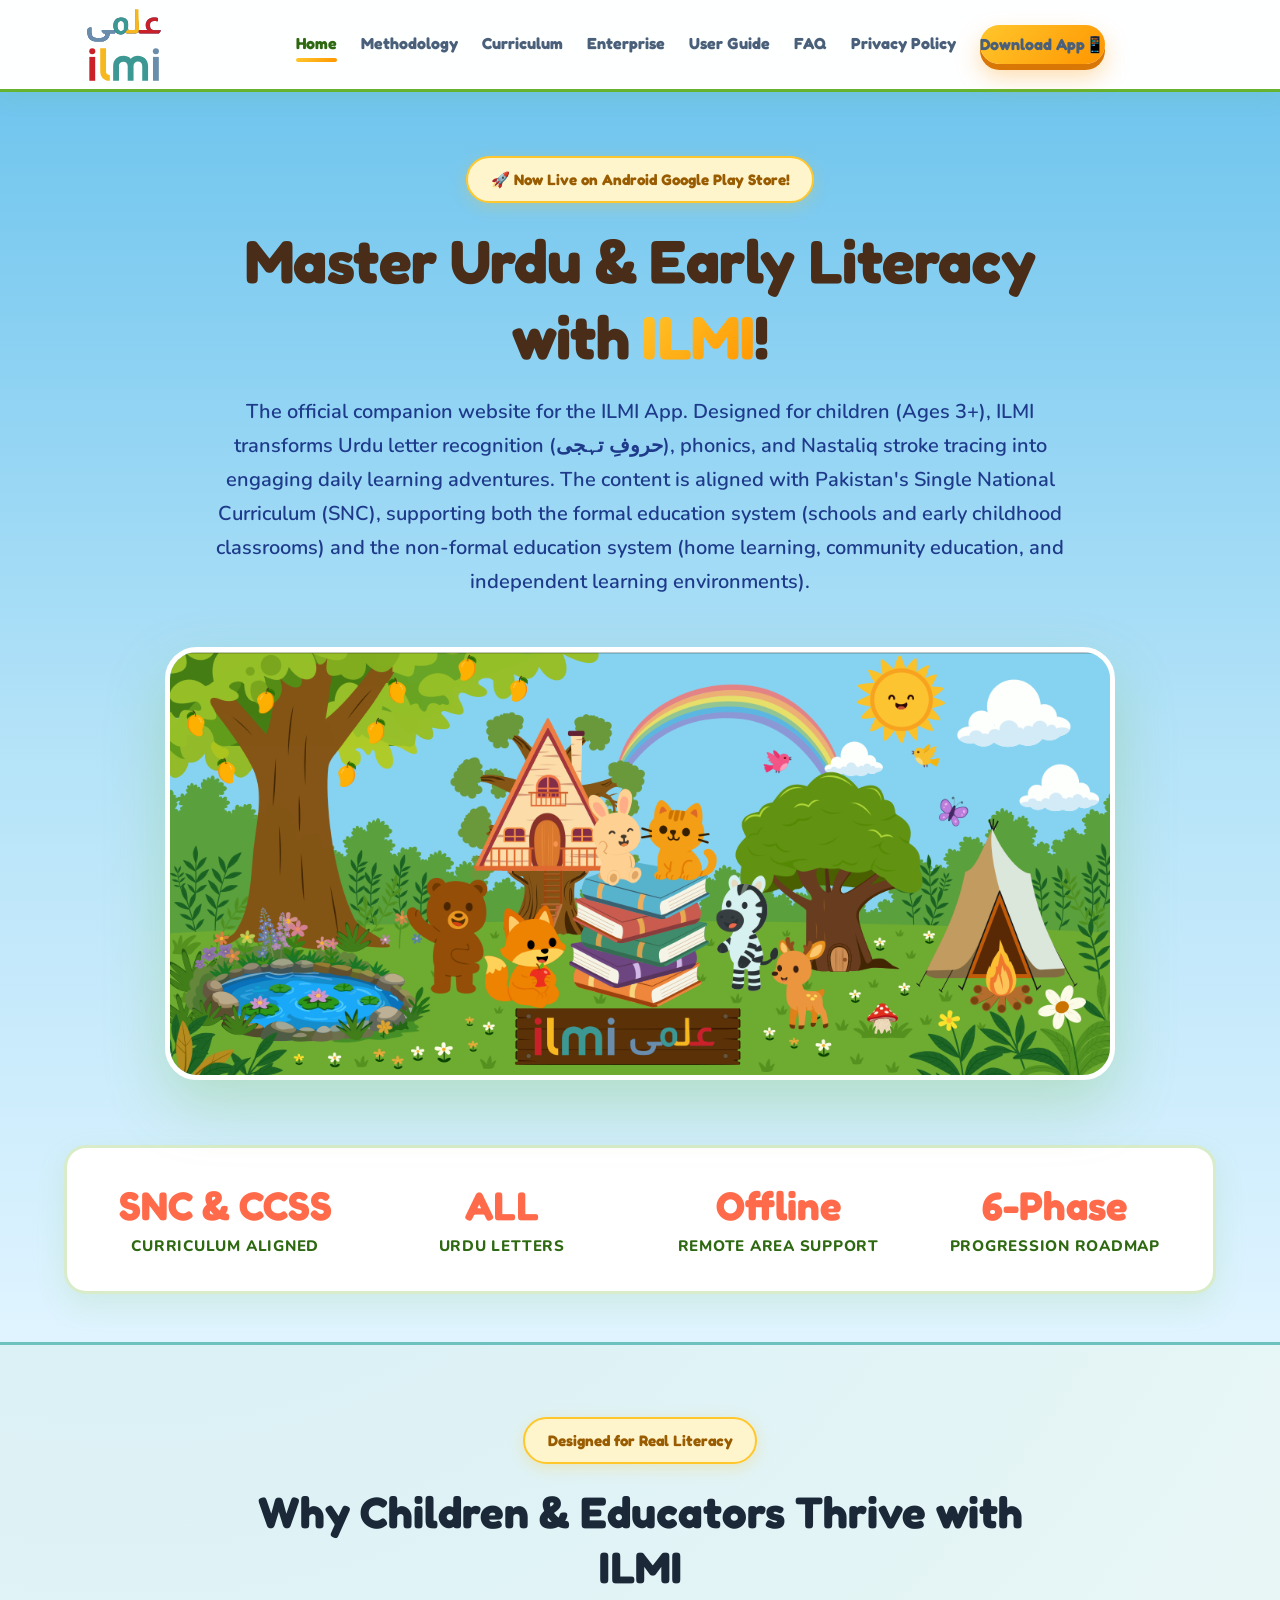
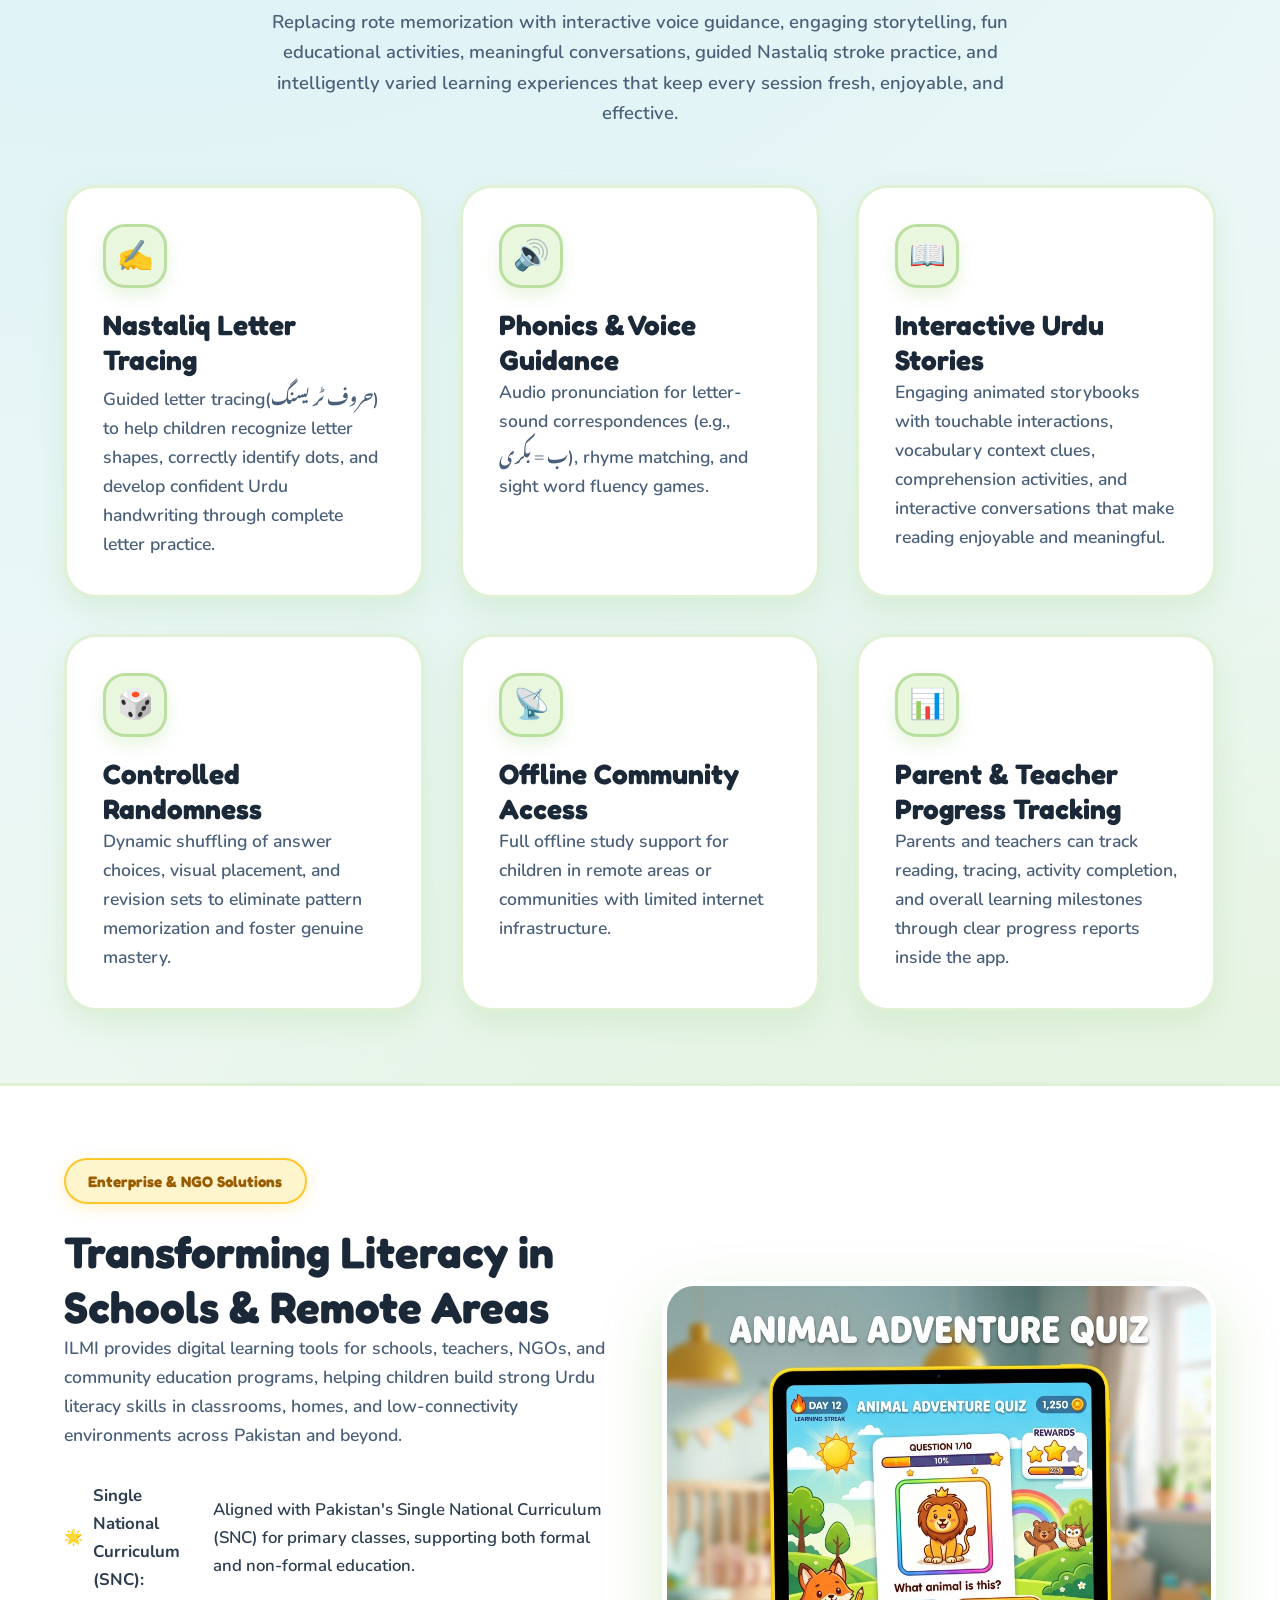
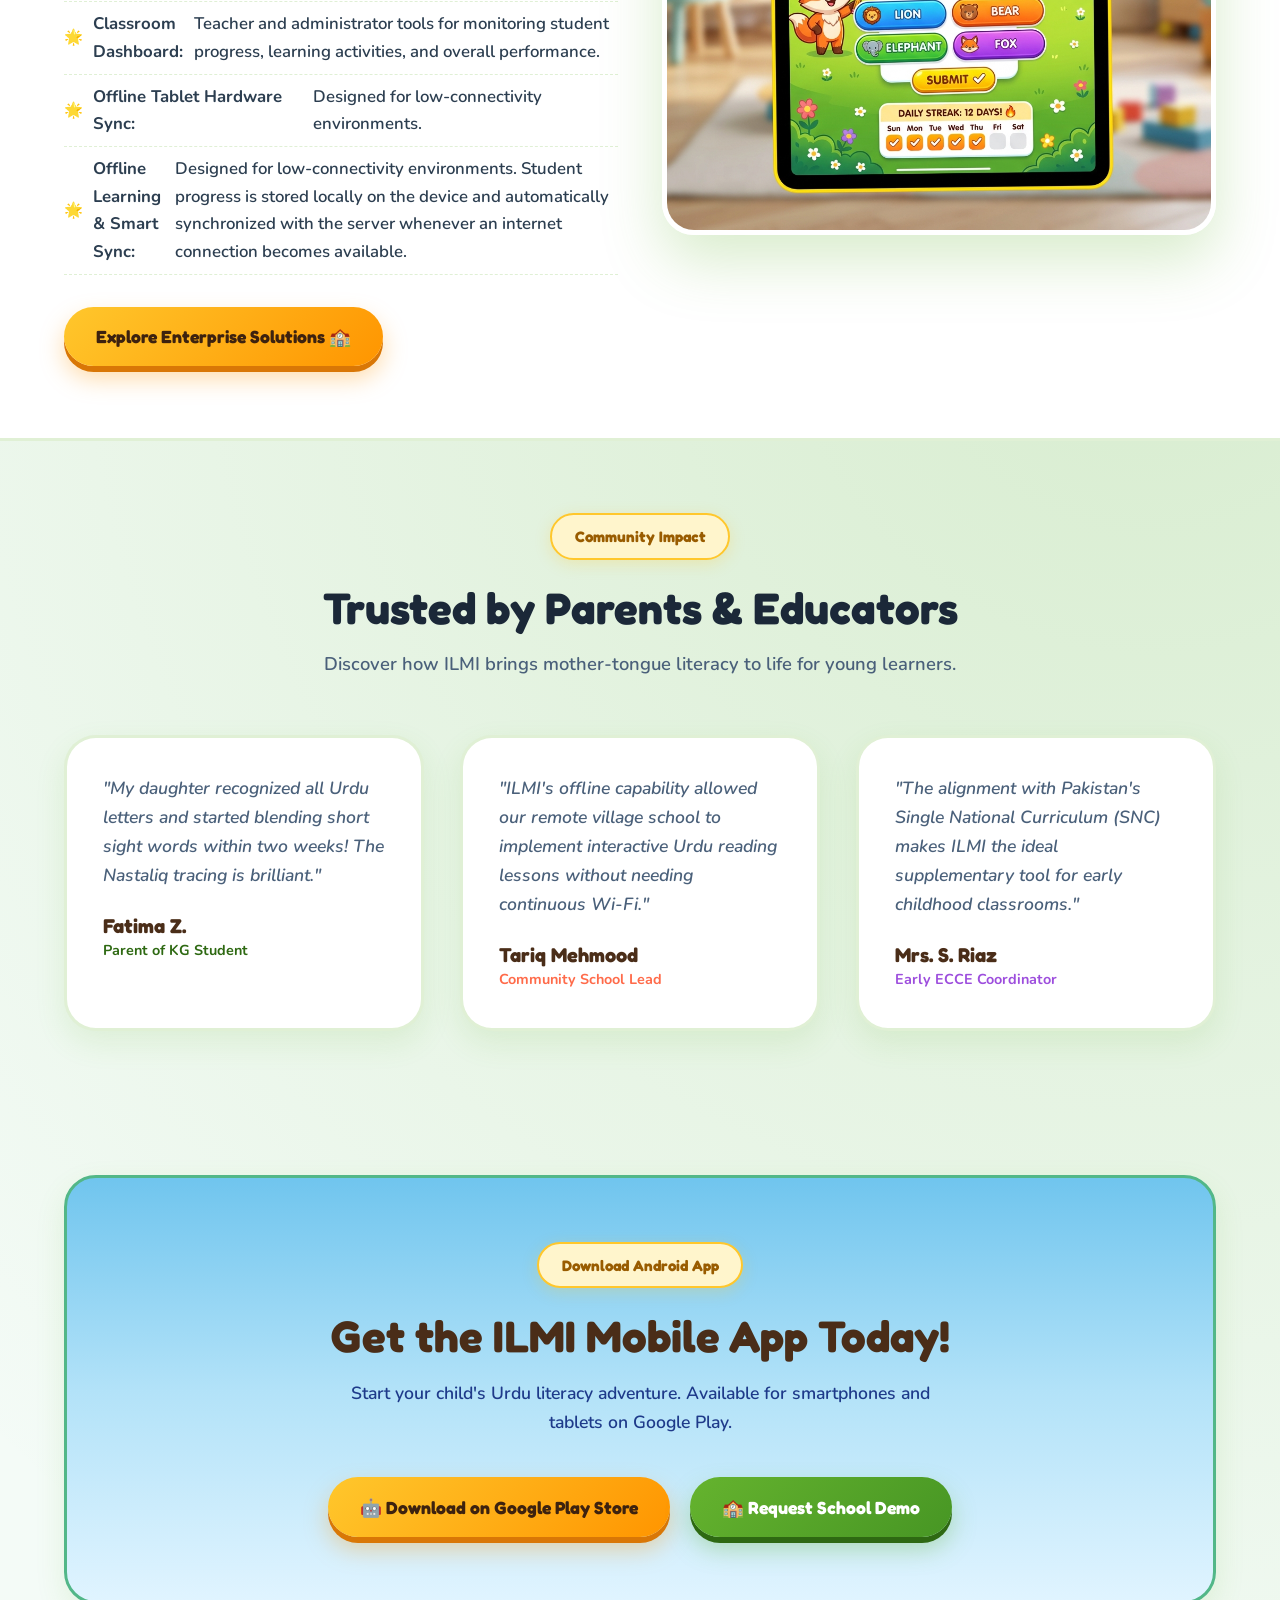
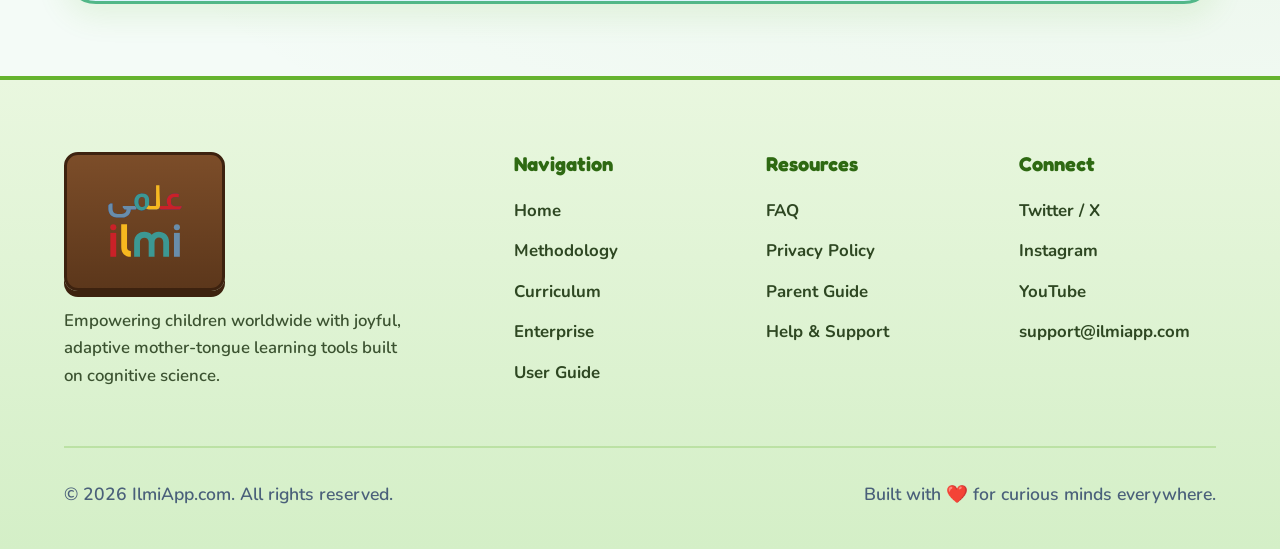
==== index.html @ 824d59e8 "feat(ui): update branding assets and improve navigation layout Add new logo assets and splash screen" ====
<!doctype html>
<html lang="en">
  <head>
    <meta charset="UTF-8" />
    <meta name="viewport" content="width=device-width, initial-scale=1.0" />
    <meta
      name="description"
      content="ILMI - Official Supplementary Website for the newly launched ILMI Android App. Interactive Urdu learning, phonics, Nastaliq tracing, and early literacy aligned with Single National Curriculum (SNC) & CCSS."
    />
    <title>
      ILMI | Interactive Urdu & Early Learning App for Kids (SNC Aligned)
    </title>

    <link rel="stylesheet" href="css/styles.css" />
    <link
      rel="icon"
      type="image/svg+xml"
      href="data:image/svg+xml,<svg xmlns='http://www.w3.org/2000/svg' viewBox='0 0 100 100'><text y='.9em' font-size='90'>🌳</text></svg>"
    />
  </head>
  <body>
    <!-- NAVIGATION HEADER -->
    <header class="header">
      <div class="container nav-container">
        <!-- <a href="index.html" class="logo-wood" aria-label="ILMI Home"> -->
        <div class="logo-text-english">
          <img
            src="assets/ilmi_logo.svg"
            alt="ILMI Urdu Learning App Banner"
            class="logo-i2"
            width="120"
            height="120"
          />
        </div>
        <!-- <div class="logo-text-urdu">علمی</div> -->

        <!-- </a> -->

        <nav>
          <ul class="nav-links" id="navLinks">
            <li><a href="index.html" class="active">Home</a></li>
            <li><a href="methodology.html">Methodology</a></li>
            <li><a href="curriculum.html">Curriculum</a></li>
            <li><a href="enterprise.html">Enterprise</a></li>
            <li><a href="user-guide.html">User Guide</a></li>
            <li><a href="faq.html">FAQ</a></li>
            <li><a href="privacy-policy.html">Privacy Policy</a></li>
            <li class="nav-mobile-cta">
              <a href="#download" class="btn btn-primary">Download App📱</a>
            </li>
          </ul>
        </nav>

        <div class="nav-actions">
          <button
            class="mobile-toggle"
            id="mobileToggle"
            aria-label="Toggle Navigation"
          >
            ☰
          </button>
        </div>
      </div>
    </header>

    <!-- HERO SECTION -->
    <section class="hero-section">
      <div class="container">
        <div class="hero-content">
          <div class="badge">
            <span>🚀 Now Live on Android Google Play Store!</span>
          </div>
          <h1 class="hero-title">
            Master Urdu & Early Literacy with
            <span class="text-gradient">ILMI</span>!
          </h1>
          <p class="hero-subtitle">
            The official companion website for the ILMI App. Designed for
            children (Ages 3+), ILMI transforms Urdu letter recognition (حروفِ
            تہجی), phonics, and Nastaliq stroke tracing into engaging daily
            learning adventures. The content is aligned with Pakistan's Single
            National Curriculum (SNC), supporting both the formal education
            system (schools and early childhood classrooms) and the non-formal
            education system (home learning, community education, and
            independent learning environments).
          </p>
        </div>

        <div class="hero-image-wrapper">
          <img
            src="assets/splash-screen.png"
            alt="ILMI Urdu Learning App Banner"
            class="hero-image"
            width="950"
            height="950"
          />
        </div>

        <!-- STATS BANNER -->
        <div class="stats-banner">
          <div class="stat-item">
            <h3>SNC & CCSS</h3>
            <p>Curriculum Aligned</p>
          </div>
          <div class="stat-item">
            <h3>ALL</h3>
            <p>Urdu Letters</p>
          </div>
          <div class="stat-item">
            <h3>Offline</h3>
            <p>Remote Area Support</p>
          </div>
          <div class="stat-item">
            <h3>6-Phase</h3>
            <p>Progression Roadmap</p>
          </div>
        </div>
      </div>
    </section>

    <!-- FEATURES SECTION -->
    <section class="section-padding">
      <div class="container">
        <div class="section-header">
          <div class="badge">Designed for Real Literacy</div>
          <h2>Why Children & Educators Thrive with ILMI</h2>
          <p>
            Replacing rote memorization with interactive voice guidance,
            engaging storytelling, fun educational activities, meaningful
            conversations, guided Nastaliq stroke practice, and intelligently
            varied learning experiences that keep every session fresh,
            enjoyable, and effective.
          </p>
        </div>

        <div class="grid-3">
          <div class="glass-card">
            <div class="feature-icon">✍️</div>
            <h3>Nastaliq Letter Tracing</h3>
            <p>
              Guided letter tracing(<span class="nastaliq-text"
                >حروف ٹریسنگ</span
              >) to help children recognize letter shapes, correctly identify
              dots, and develop confident Urdu handwriting through complete
              letter practice.
            </p>
          </div>

          <div class="glass-card">
            <div class="feature-icon">🔊</div>
            <h3>Phonics & Voice Guidance</h3>
            <p>
              Audio pronunciation for letter-sound correspondences (e.g.,
              <span class="nastaliq-text">ب = بکری</span>), rhyme matching, and
              sight word fluency games.
            </p>
          </div>

          <div class="glass-card">
            <div class="feature-icon">📖</div>
            <h3>Interactive Urdu Stories</h3>
            <p>
              Engaging animated storybooks with touchable interactions,
              vocabulary context clues, comprehension activities, and
              interactive conversations that make reading enjoyable and
              meaningful.
            </p>
          </div>

          <div class="glass-card">
            <div class="feature-icon">🎲</div>
            <h3>Controlled Randomness</h3>
            <p>
              Dynamic shuffling of answer choices, visual placement, and
              revision sets to eliminate pattern memorization and foster genuine
              mastery.
            </p>
          </div>

          <div class="glass-card">
            <div class="feature-icon">📡</div>
            <h3>Offline Community Access</h3>
            <p>
              Full offline study support for children in remote areas or
              communities with limited internet infrastructure.
            </p>
          </div>

          <div class="glass-card">
            <div class="feature-icon">📊</div>
            <h3>Parent & Teacher Progress Tracking</h3>
            <p>
              Parents and teachers can track reading, tracing, activity
              completion, and overall learning milestones through clear progress
              reports inside the app.
            </p>
          </div>
        </div>
      </div>
    </section>

    <!-- ENTERPRISE & SCHOOL PARTNERSHIP TEASER -->
    <section
      class="section-padding"
      style="
        background: #ffffff;
        border-top: 3px solid rgba(101, 179, 46, 0.2);
        border-bottom: 3px solid rgba(101, 179, 46, 0.2);
      "
    >
      <div class="container">
        <div class="grid-2">
          <div>
            <div class="badge">Enterprise & NGO Solutions</div>
            <h2>Transforming Literacy in Schools & Remote Areas</h2>
            <p style="margin-bottom: 1.5rem">
              ILMI provides digital learning tools for schools, teachers, NGOs,
              and community education programs, helping children build strong
              Urdu literacy skills in classrooms, homes, and low-connectivity
              environments across Pakistan and beyond.
            </p>
            <ul class="topic-list" style="margin-bottom: 2rem">
              <li>
                <strong>Single National Curriculum (SNC):</strong> Aligned with
                Pakistan's Single National Curriculum (SNC) for primary classes,
                supporting both formal and non-formal education.
              </li>
              <li>
                <strong>Classroom Dashboard:</strong> Teacher and administrator
                tools for monitoring student progress, learning activities, and
                overall performance.
              </li>
              <li>
                <strong>Offline Tablet Hardware Sync:</strong> Designed for
                low-connectivity environments.
              </li>
              <li>
                <strong>Offline Learning & Smart Sync:</strong> Designed for
                low-connectivity environments. Student progress is stored
                locally on the device and automatically synchronized with the
                server whenever an internet connection becomes available.
              </li>
            </ul>
            <a href="enterprise.html" class="btn btn-primary"
              >Explore Enterprise Solutions 🏫</a
            >
          </div>
          <div>
            <img
              src="assets/kids-app-interface.png"
              alt="ILMI Classroom Interface"
              class="hero-image"
              width="700"
              height="700"
            />
          </div>
        </div>
      </div>
    </section>

    <!-- TESTIMONIALS SECTION -->
    <section class="section-padding">
      <div class="container">
        <div class="section-header">
          <div class="badge">Community Impact</div>
          <h2>Trusted by Parents & Educators</h2>
          <p>
            Discover how ILMI brings mother-tongue literacy to life for young
            learners.
          </p>
        </div>

        <div class="grid-3">
          <div class="glass-card">
            <p style="font-style: italic; margin-bottom: 1.5rem">
              "My daughter recognized all Urdu letters and started blending
              short sight words within two weeks! The Nastaliq tracing is
              brilliant."
            </p>
            <h4 style="color: var(--wood-brown-dark)">Fatima Z.</h4>
            <p
              style="
                font-size: 0.9rem;
                color: var(--meadow-green-dark);
                font-weight: 700;
              "
            >
              Parent of KG Student
            </p>
          </div>

          <div class="glass-card">
            <p style="font-style: italic; margin-bottom: 1.5rem">
              "ILMI's offline capability allowed our remote village school to
              implement interactive Urdu reading lessons without needing
              continuous Wi-Fi."
            </p>
            <h4 style="color: var(--wood-brown-dark)">Tariq Mehmood</h4>
            <p
              style="
                font-size: 0.9rem;
                color: var(--fox-coral);
                font-weight: 700;
              "
            >
              Community School Lead
            </p>
          </div>

          <div class="glass-card">
            <p style="font-style: italic; margin-bottom: 1.5rem">
              "The alignment with Pakistan's Single National Curriculum (SNC)
              makes ILMI the ideal supplementary tool for early childhood
              classrooms."
            </p>
            <h4 style="color: var(--wood-brown-dark)">Mrs. S. Riaz</h4>
            <p
              style="
                font-size: 0.9rem;
                color: var(--book-purple);
                font-weight: 700;
              "
            >
              Early ECCE Coordinator
            </p>
          </div>
        </div>
      </div>
    </section>

    <!-- CTA DOWNLOAD BANNER -->
    <section id="download" class="section-padding">
      <div class="container">
        <div
          class="glass-card"
          style="
            text-align: center;
            padding: 4rem 2rem;
            background: var(--grad-sky);
            border: 3px solid #52b788;
          "
        >
          <div class="badge">Download Android App</div>
          <h2 style="margin-bottom: 1rem; color: var(--wood-brown-dark)">
            Get the ILMI Mobile App Today!
          </h2>
          <p
            style="max-width: 600px; margin: 0 auto 2.5rem auto; color: #1e3a8a"
          >
            Start your child's Urdu literacy adventure. Available for
            smartphones and tablets on Google Play.
          </p>
          <div class="hero-cta">
            <a href="#" class="btn btn-primary"
              >🤖 Download on Google Play Store</a
            >
            <a href="enterprise.html" class="btn btn-secondary"
              >🏫 Request School Demo</a
            >
          </div>
        </div>
      </div>
    </section>

    <!-- FOOTER -->
    <footer class="footer">
      <div class="container">
        <div class="footer-grid">
          <div class="footer-brand">
            <a href="index.html" class="logo-wood">
              <div class="logo-text-english">
                <img
                  src="assets/ilmi_logo.svg"
                  alt="ILMI Urdu Learning App Banner"
                  class="logo-i2"
                  width="120"
                  height="120"
                />
              </div>
            </a>
            <p>
              Empowering children worldwide with joyful, adaptive mother-tongue
              learning tools built on cognitive science.
            </p>
          </div>

          <div class="footer-col">
            <h4>Navigation</h4>
            <ul>
              <li><a href="index.html">Home</a></li>
              <li><a href="methodology.html">Methodology</a></li>
              <li><a href="curriculum.html">Curriculum</a></li>
              <li><a href="enterprise.html">Enterprise</a></li>
              <li><a href="user-guide.html">User Guide</a></li>
            </ul>
          </div>

          <div class="footer-col">
            <h4>Resources</h4>
            <ul>
              <li><a href="faq.html">FAQ</a></li>
              <li><a href="privacy-policy.html">Privacy Policy</a></li>
              <li><a href="user-guide.html#parent-guide">Parent Guide</a></li>
              <li>
                <a href="user-guide.html#troubleshooting">Help & Support</a>
              </li>
            </ul>
          </div>

          <div class="footer-col">
            <h4>Connect</h4>
            <ul>
              <li><a href="#">Twitter / X</a></li>
              <li><a href="#">Instagram</a></li>
              <li><a href="#">YouTube</a></li>
              <li>
                <a href="mailto:support@ilmiapp.com">support@ilmiapp.com</a>
              </li>
            </ul>
          </div>
        </div>

        <div class="footer-bottom">
          <p>&copy; 2026 IlmiApp.com. All rights reserved.</p>
          <p>Built with ❤️ for curious minds everywhere.</p>
        </div>
      </div>
    </footer>

    <script src="js/main.js"></script>
  </body>
</html>
---- css/styles.css ----
/* ==========================================================================
   ILMIAPP.COM - 100% BRIGHT, JOYFUL & NATURE SPLASH THEME
   Official Supplementary Website for ILMI Android Mobile App
   Directly matching the Official Splash Screen & Urdu Education Agenda
   ========================================================================== */

@import url('https://fonts.googleapis.com/css2?family=Fredoka:wght@400;500;600;700&family=Nunito:wght@400;600;700;800;900&family=Noto+Nastaliq+Urdu:wght@400;700&family=Plus+Jakarta+Sans:wght@400;500;600;700&display=swap');

:root {
  /* Splash Screen Primary Palette */
  --sky-blue: #70c5ee;
  --sky-blue-light: #e0f4ff;
  --sky-blue-deep: #0284c7;

  --meadow-green: #65b32e;
  --meadow-green-light: #e9f7df;
  --meadow-green-dark: #2e6912;

  --sun-yellow: #ffc72c;
  --sun-yellow-light: #fff5cc;
  --mango-orange: #ff9500;

  --fox-coral: #ff6b4a;
  --lotus-pink: #ff70a6;
  --book-purple: #9d4edd;
  --pond-cyan: #00b4d8;

  --wood-brown: #7c4d29;
  --wood-brown-dark: #4a2d18;
  --wood-brown-text: #3d220f;

  /* Pure Bright Backgrounds */
  --bg-page: #f4fbf7;
  --bg-surface: #ffffff;
  --bg-surface-glass: rgba(255, 255, 255, 0.95);
  --bg-card: #ffffff;
  
  --border-color: rgba(101, 179, 46, 0.25);
  --border-color-strong: #65b32e;

  /* Bright Gradients */
  --grad-sky: linear-gradient(180deg, #70c5ee 0%, #b2e2f8 50%, #e0f4ff 100%);
  --grad-sun: linear-gradient(135deg, #ffc72c 0%, #ff9500 100%);
  --grad-meadow: linear-gradient(135deg, #65b32e 0%, #479624 100%);
  --grad-coral: linear-gradient(135deg, #ff6b4a 0%, #ee5253 100%);
  --grad-wood: linear-gradient(180deg, #7c4d29 0%, #5c371b 100%);
  --grad-footer: linear-gradient(180deg, #e9f7df 0%, #d4efc7 100%);

  /* Text Colors */
  --text-main: #2c3e50;
  --text-muted: #4a607a;
  --text-dark: #1b2838;

  /* Fonts */
  --font-display: 'Fredoka', 'Nunito', cursive, sans-serif;
  --font-body: 'Nunito', 'Plus Jakarta Sans', sans-serif;
  --font-urdu: 'Noto Nastaliq Urdu', system-ui, -apple-system, sans-serif;

  /* Radii & Shadows */
  --radius-sm: 14px;
  --radius-md: 22px;
  --radius-lg: 32px;
  --radius-full: 9999px;

  --shadow-soft: 0 12px 30px rgba(101, 179, 46, 0.12);
  --shadow-hover: 0 20px 45px rgba(101, 179, 46, 0.22);
  --shadow-wood: 0 6px 0px #3d220f;

  --container-max: 1200px;
  --nav-height: 92px;
}

/* Reset & Core Styles */
*, *::before, *::after {
  box-sizing: border-box;
  margin: 0;
  padding: 0;
}

html {
  scroll-behavior: smooth;
  font-size: 16px;
  background-color: var(--bg-page);
  color: var(--text-main);
  font-family: var(--font-body);
  line-height: 1.65;
}

body {
  min-height: 100vh;
  display: flex;
  flex-direction: column;
  overflow-x: hidden;
  position: relative;
  background: var(--bg-page);
  background-image: 
    radial-gradient(circle at 10% 15%, rgba(112, 197, 238, 0.25) 0%, transparent 45%),
    radial-gradient(circle at 90% 65%, rgba(101, 179, 46, 0.2) 0%, transparent 45%);
}

/* Typography */
h1, h2, h3, h4, h5, h6 {
  font-family: var(--font-display);
  font-weight: 700;
  line-height: 1.25;
  color: var(--text-dark);
}

h1 { font-size: clamp(2.5rem, 4.8vw, 3.8rem); letter-spacing: -0.01em; }
h2 { font-size: clamp(2rem, 3.5vw, 2.75rem); }
h3 { font-size: clamp(1.35rem, 2.2vw, 1.75rem); }
h4 { font-size: 1.25rem; }

p { color: var(--text-muted); font-size: 1.1rem; font-weight: 600; }

a {
  color: inherit;
  text-decoration: none;
  transition: all 0.25s cubic-bezier(0.34, 1.56, 0.64, 1);
}

.nastaliq-text {
  font-family: var(--font-urdu);
  direction: rtl;
  display: inline-block;
  line-height: 1.8;
}

.text-gradient {
  background: var(--grad-sun);
  -webkit-background-clip: text;
  -webkit-text-fill-color: transparent;
  display: inline-block;
}

.text-meadow {
  color: var(--meadow-green-dark);
}

/* Layout Utilities */
.container {
  width: 100%;
  max-width: var(--container-max);
  margin: 0 auto;
  padding: 0 1.5rem;
}

.section-padding {
  padding: 4.5rem 0;
}

.section-header {
  text-align: center;
  max-width: 780px;
  margin: 0 auto 3.5rem auto;
}

.section-header p {
  margin-top: 0.85rem;
  font-size: 1.15rem;
}

.badge {
  display: inline-flex;
  align-items: center;
  gap: 0.6rem;
  padding: 0.55rem 1.4rem;
  border-radius: var(--radius-full);
  font-family: var(--font-display);
  font-size: 0.95rem;
  font-weight: 700;
  background: var(--sun-yellow-light);
  border: 2px solid var(--sun-yellow);
  color: #995c00;
  margin-bottom: 1.25rem;
  box-shadow: 0 4px 15px rgba(255, 199, 44, 0.25);
}

.grid-3 {
  display: grid;
  grid-template-columns: repeat(auto-fit, minmax(320px, 1fr));
  gap: 2.25rem;
}

.grid-2 {
  display: grid;
  grid-template-columns: repeat(auto-fit, minmax(400px, 1fr));
  gap: 2.75rem;
  align-items: center;
}

/* Pure Crisp White Card */
.glass-card {
  background: var(--bg-card);
  border: 3px solid rgba(101, 179, 46, 0.2);
  border-radius: var(--radius-lg);
  padding: 2.25rem;
  box-shadow: var(--shadow-soft);
  transition: transform 0.3s cubic-bezier(0.34, 1.56, 0.64, 1), box-shadow 0.3s ease, border-color 0.3s ease;
  position: relative;
  overflow: hidden;
}

.glass-card:hover {
  transform: translateY(-8px) scale(1.015);
  border-color: var(--meadow-green);
  box-shadow: var(--shadow-hover);
}

/* Bouncy Colorful Buttons */
.btn {
  display: inline-flex;
  align-items: center;
  justify-content: center;
  gap: 0.65rem;
  padding: 0.95rem 2rem;
  border-radius: var(--radius-full);
  font-family: var(--font-display);
  font-weight: 700;
  font-size: 1.1rem;
  cursor: pointer;
  border: none;
  transition: all 0.25s cubic-bezier(0.34, 1.56, 0.64, 1);
}

.btn-primary {
  background: var(--grad-sun);
  color: var(--wood-brown-text);
  box-shadow: 0 6px 0px #d97706, 0 12px 25px rgba(255, 149, 0, 0.35);
}

.btn-primary:hover {
  transform: translateY(-4px);
  box-shadow: 0 10px 0px #d97706, 0 18px 30px rgba(255, 149, 0, 0.45);
}

.btn-secondary {
  background: var(--grad-meadow);
  color: #ffffff;
  box-shadow: 0 6px 0px #2e6912, 0 12px 25px rgba(101, 179, 46, 0.35);
}

.btn-secondary:hover {
  transform: translateY(-4px);
  box-shadow: 0 10px 0px #2e6912, 0 18px 30px rgba(101, 179, 46, 0.45);
}

.btn-coral {
  background: var(--grad-coral);
  color: #ffffff;
  box-shadow: 0 6px 0px #c0392b, 0 12px 25px rgba(255, 107, 74, 0.35);
}

.btn-coral:hover {
  transform: translateY(-4px);
  box-shadow: 0 10px 0px #c0392b, 0 18px 30px rgba(255, 107, 74, 0.45);
}

/* ==========================================================================
   NAVIGATION BAR & WOODEN LOGO BADGE
   ========================================================================== */
.header {
  position: sticky;
  top: 0;
  left: 0;
  right: 0;
  height: var(--nav-height);
  z-index: 1000;
  background: var(--bg-surface-glass);
  backdrop-filter: blur(16px);
  -webkit-backdrop-filter: blur(16px);
  border-bottom: 3px solid var(--meadow-green);
  box-shadow: 0 6px 20px rgba(101, 179, 46, 0.1);
}

.nav-container {
  height: 100%;
  display: flex;
  align-items: center;
  justify-content: space-between;
}

/* WOODEN SIGN LOGO BADGE */
.logo-wood {
  display: inline-flex;
  align-items: center;
  gap: 0.75rem;
  background: var(--grad-wood);
  border: 3px solid #3d220f;
  border-radius: var(--radius-sm);
  padding: 0.4rem 1.1rem;
  box-shadow: var(--shadow-wood);
  font-family: var(--font-display);
  cursor: pointer;
  transition: transform 0.25s cubic-bezier(0.34, 1.56, 0.64, 1);
}

.logo-wood:hover {
  transform: scale(1.06) rotate(-1deg);
}

.logo-text-english {
  display: flex;
  font-size: 1.7rem;
  font-weight: 700;
  letter-spacing: 0.02em;
}

.logo-i1 { color: #ff6b4a; }
.logo-l  { color: #00b4d8; }
.logo-m  { color: #ff70a6; }
.logo-i2 { color: #ffc72c; }

.logo-text-urdu {
  font-size: 1.6rem;
  font-weight: 700;
  color: #ffffff;
  margin-left: 0.4rem;
  text-shadow: 0 2px 4px rgba(0,0,0,0.5);
  font-family: var(--font-urdu);
}

.nav-links {
  display: flex;
  align-items: center;
  gap: 1.5rem;
  list-style: none;
}

.nav-links a {
  font-family: var(--font-display);
  font-weight: 700;
  font-size: 1rem;
  color: var(--text-muted);
  position: relative;
  padding: 0.4rem 0;
}

.nav-links a:hover,
.nav-links a.active {
  color: var(--meadow-green-dark);
}

.nav-links a.active::after {
  content: '';
  position: absolute;
  bottom: -2px;
  left: 0;
  width: 100%;
  height: 4px;
  background: var(--grad-sun);
  border-radius: 4px;
}
.nav-actions {
  display: flex;
  align-items: center;
  gap: 0.75rem;
  flex-shrink: 0;
}

.mobile-toggle {
  display: none;
  background: var(--grad-sun);
  border: 2px solid #d97706;
  border-radius: var(--radius-sm);
  color: var(--wood-brown-text);
  font-size: 1.4rem;
  cursor: pointer;
  padding: 0.4rem 0.8rem;
  box-shadow: 0 3px 0 #b45309;
}

/* ==========================================================================
   HERO SECTION
   ========================================================================== */
.hero-section {
  padding: 4rem 0 3rem 0;
  background: var(--grad-sky);
  border-bottom: 3px solid rgba(101, 179, 46, 0.25);
  position: relative;
  overflow: hidden;
}

.hero-content {
  text-align: center;
  max-width: 880px;
  margin: 0 auto 3rem auto;
}

.hero-title {
  margin-bottom: 1.25rem;
  color: var(--wood-brown-dark);
}

.hero-subtitle {
  font-size: 1.25rem;
  line-height: 1.7;
  color: #1e3a8a;
  margin-bottom: 2.25rem;
  font-weight: 600;
}

.hero-cta {
  display: flex;
  align-items: center;
  justify-content: center;
  gap: 1.25rem;
  flex-wrap: wrap;
}

.hero-image-wrapper {
  position: relative;
  max-width: 950px;
  margin: 0 auto;
  text-align: center;
}

.hero-image {
  width: 100%;
  height: auto;
  border-radius: var(--radius-lg);
  border: 5px solid #ffffff;
  box-shadow: 0 25px 60px rgba(101, 179, 46, 0.25);
  transition: transform 0.4s cubic-bezier(0.34, 1.56, 0.64, 1);
}

.hero-image:hover {
  transform: scale(1.015);
}

/* Stats Counter Grid */
.stats-banner {
  display: grid;
  grid-template-columns: repeat(auto-fit, minmax(200px, 1fr));
  gap: 1.5rem;
  background: #ffffff;
  border: 3px solid rgba(101, 179, 46, 0.25);
  border-radius: var(--radius-md);
  padding: 2rem;
  margin-top: 3.5rem;
  text-align: center;
  box-shadow: var(--shadow-soft);
}

.stat-item h3 {
  font-size: 2.5rem;
  color: var(--fox-coral);
  margin-bottom: 0.25rem;
}

.stat-item p {
  font-size: 0.95rem;
  font-weight: 800;
  color: var(--meadow-green-dark);
  text-transform: uppercase;
  letter-spacing: 0.05em;
}

/* ==========================================================================
   FEATURE CARDS
   ========================================================================== */
.feature-icon {
  width: 64px;
  height: 64px;
  border-radius: var(--radius-md);
  background: var(--meadow-green-light);
  border: 3px solid rgba(101, 179, 46, 0.35);
  display: flex;
  align-items: center;
  justify-content: center;
  color: var(--meadow-green-dark);
  font-size: 1.85rem;
  margin-bottom: 1.25rem;
  box-shadow: 0 8px 16px rgba(101, 179, 46, 0.15);
}

/* ==========================================================================
   STANDARDS & ALIGNMENT TABLES
   ========================================================================== */
.standards-table-wrapper {
  overflow-x: auto;
  background: #ffffff;
  border: 3px solid rgba(101, 179, 46, 0.25);
  border-radius: var(--radius-md);
  padding: 1.5rem;
  box-shadow: var(--shadow-soft);
  margin-top: 2rem;
}

.standards-table {
  width: 100%;
  border-collapse: collapse;
  text-align: left;
  min-width: 750px;
}

.standards-table th {
  padding: 1rem 1.25rem;
  font-family: var(--font-display);
  font-size: 1.1rem;
  color: var(--text-dark);
  border-bottom: 3px solid var(--meadow-green);
  background: var(--meadow-green-light);
}

.standards-table td {
  padding: 1rem 1.25rem;
  border-bottom: 1px dashed rgba(101, 179, 46, 0.2);
  font-size: 1rem;
  color: var(--text-main);
}

.coverage-badge {
  display: inline-flex;
  align-items: center;
  gap: 0.3rem;
  padding: 0.25rem 0.75rem;
  border-radius: var(--radius-full);
  font-weight: 700;
  font-size: 0.85rem;
}

.coverage-full {
  background: var(--meadow-green-light);
  color: var(--meadow-green-dark);
  border: 1px solid var(--meadow-green);
}

.coverage-partial {
  background: var(--sun-yellow-light);
  color: #995c00;
  border: 1px solid var(--sun-yellow);
}

/* ==========================================================================
   ENTERPRISE FORM STYLES
   ========================================================================== */
.enterprise-form {
  display: grid;
  grid-template-columns: 1fr 1fr;
  gap: 1.5rem;
  margin-top: 1.5rem;
}

.form-group {
  display: flex;
  flex-direction: column;
  gap: 0.5rem;
}

.form-group.full-width {
  grid-column: 1 / -1;
}

.form-label {
  font-family: var(--font-display);
  font-size: 1.05rem;
  font-weight: 700;
  color: var(--text-dark);
}

.form-input, .form-select, .form-textarea {
  width: 100%;
  padding: 0.9rem 1.25rem;
  background: #ffffff;
  border: 2px solid rgba(101, 179, 46, 0.3);
  border-radius: var(--radius-sm);
  font-family: var(--font-body);
  font-size: 1rem;
  color: var(--text-main);
  outline: none;
  transition: border-color 0.25s ease;
}

.form-input:focus, .form-select:focus, .form-textarea:focus {
  border-color: var(--meadow-green);
  box-shadow: 0 0 15px rgba(101, 179, 46, 0.25);
}

/* ==========================================================================
   METHODOLOGY TIMELINE
   ========================================================================== */
.methodology-timeline {
  display: flex;
  flex-direction: column;
  gap: 2rem;
  margin-top: 2.5rem;
}

.timeline-step {
  display: grid;
  grid-template-columns: 80px 1fr;
  gap: 2rem;
  align-items: flex-start;
}

.step-number {
  width: 72px;
  height: 72px;
  border-radius: 50%;
  background: var(--grad-sun);
  border: 3px solid #d97706;
  display: flex;
  align-items: center;
  justify-content: center;
  font-family: var(--font-display);
  font-size: 1.9rem;
  font-weight: 800;
  color: var(--wood-brown-text);
  box-shadow: 0 6px 18px rgba(255, 149, 0, 0.35);
}

.step-content {
  background: #ffffff;
  border: 3px solid rgba(101, 179, 46, 0.2);
  border-radius: var(--radius-md);
  padding: 2rem;
  box-shadow: var(--shadow-soft);
}

/* ==========================================================================
   CURRICULUM TABS & CARDS
   ========================================================================== */
.filter-tabs {
  display: flex;
  justify-content: center;
  gap: 0.75rem;
  flex-wrap: wrap;
  margin-bottom: 3rem;
}

.tab-btn {
  padding: 0.75rem 1.75rem;
  border-radius: var(--radius-full);
  background: #ffffff;
  border: 3px solid rgba(101, 179, 46, 0.25);
  color: var(--text-muted);
  font-family: var(--font-display);
  font-size: 1.05rem;
  font-weight: 700;
  cursor: pointer;
  transition: all 0.25s ease;
  box-shadow: 0 4px 10px rgba(0,0,0,0.04);
}

.tab-btn:hover,
.tab-btn.active {
  background: var(--grad-sun);
  color: var(--wood-brown-text);
  border-color: #d97706;
  box-shadow: 0 8px 20px rgba(255, 149, 0, 0.4);
}

.subject-badge {
  display: inline-block;
  padding: 0.35rem 0.9rem;
  border-radius: var(--radius-full);
  font-family: var(--font-display);
  font-size: 0.85rem;
  font-weight: 700;
  background: var(--meadow-green-light);
  color: var(--meadow-green-dark);
  border: 2px solid rgba(101, 179, 46, 0.3);
  margin-bottom: 1rem;
}

.topic-list {
  list-style: none;
  margin-top: 1rem;
}

.topic-list li {
  padding: 0.5rem 0;
  border-bottom: 1px dashed rgba(101, 179, 46, 0.2);
  display: flex;
  align-items: center;
  gap: 0.6rem;
  font-size: 1.05rem;
  color: var(--text-main);
  font-weight: 600;
}

.topic-list li::before {
  content: '🌟';
  font-size: 0.95rem;
}

/* ==========================================================================
   USER GUIDE STYLES
   ========================================================================== */
.guide-layout {
  display: grid;
  grid-template-columns: 280px 1fr;
  gap: 3rem;
}

.guide-sidebar {
  position: sticky;
  top: 110px;
  background: #ffffff;
  border: 3px solid rgba(101, 179, 46, 0.25);
  border-radius: var(--radius-md);
  padding: 1.5rem;
  height: fit-content;
  box-shadow: var(--shadow-soft);
}

.guide-nav {
  list-style: none;
  display: flex;
  flex-direction: column;
  gap: 0.6rem;
}

.guide-nav a {
  display: block;
  padding: 0.75rem 1rem;
  border-radius: var(--radius-sm);
  color: var(--text-muted);
  font-family: var(--font-display);
  font-weight: 700;
}

.guide-nav a:hover,
.guide-nav a.active {
  background: var(--meadow-green-light);
  color: var(--meadow-green-dark);
  border-left: 4px solid var(--meadow-green);
}

.guide-article {
  background: #ffffff;
  border: 3px solid rgba(101, 179, 46, 0.25);
  border-radius: var(--radius-md);
  padding: 3rem;
  box-shadow: var(--shadow-soft);
}

.tip-box {
  background: var(--sun-yellow-light);
  border: 2px solid var(--sun-yellow);
  border-radius: var(--radius-sm);
  padding: 1.25rem;
  margin: 1.5rem 0;
  display: flex;
  gap: 1rem;
  align-items: flex-start;
}

.tip-box strong {
  color: #995c00;
}

/* ==========================================================================
   FAQ & SEARCH STYLES
   ========================================================================== */
.search-box-wrapper {
  max-width: 600px;
  margin: 0 auto 3rem auto;
  position: relative;
}

.search-input {
  width: 100%;
  padding: 1.1rem 1.5rem 1.1rem 3.5rem;
  background: #ffffff;
  border: 3px solid var(--meadow-green);
  border-radius: var(--radius-full);
  color: var(--text-main);
  font-size: 1.1rem;
  font-family: var(--font-body);
  font-weight: 600;
  outline: none;
  box-shadow: var(--shadow-soft);
  transition: all 0.3s ease;
}

.search-input:focus {
  border-color: var(--meadow-green-dark);
  box-shadow: 0 0 20px rgba(101, 179, 46, 0.35);
}

.search-icon {
  position: absolute;
  left: 1.25rem;
  top: 50%;
  transform: translateY(-50%);
  color: var(--meadow-green-dark);
  font-size: 1.35rem;
}

.accordion {
  display: flex;
  flex-direction: column;
  gap: 1.25rem;
}

.accordion-item {
  background: #ffffff;
  border: 3px solid rgba(101, 179, 46, 0.2);
  border-radius: var(--radius-md);
  overflow: hidden;
  box-shadow: var(--shadow-soft);
  transition: border-color 0.3s ease;
}

.accordion-header {
  width: 100%;
  padding: 1.5rem 2rem;
  background: none;
  border: none;
  display: flex;
  align-items: center;
  justify-content: space-between;
  text-align: left;
  color: var(--text-dark);
  font-family: var(--font-display);
  font-size: 1.25rem;
  font-weight: 700;
  cursor: pointer;
}

.accordion-header:hover {
  color: var(--meadow-green-dark);
}

.accordion-icon {
  width: 34px;
  height: 34px;
  border-radius: 50%;
  background: var(--meadow-green-light);
  color: var(--meadow-green-dark);
  display: flex;
  align-items: center;
  justify-content: center;
  font-weight: bold;
  transition: transform 0.3s ease;
}

.accordion-item.active .accordion-icon {
  transform: rotate(180deg);
  background: var(--grad-sun);
  color: var(--wood-brown-text);
}

.accordion-content {
  max-height: 0;
  overflow: hidden;
  transition: max-height 0.35s ease, padding 0.35s ease;
  padding: 0 2rem;
}

.accordion-item.active .accordion-content {
  padding: 0 2rem 1.5rem 2rem;
}

/* ==========================================================================
   BRIGHT MEADOW FOOTER
   ========================================================================== */
.footer {
  background: var(--grad-footer);
  color: var(--text-dark);
  border-top: 4px solid var(--meadow-green);
  padding: 4.5rem 0 2.5rem 0;
  margin-top: auto;
}

.footer-grid {
  display: grid;
  grid-template-columns: 2fr repeat(3, 1fr);
  gap: 3.5rem;
  margin-bottom: 3.5rem;
}

.footer-brand p {
  margin-top: 1rem;
  max-width: 340px;
  font-size: 1.05rem;
  color: #3b5230;
  font-weight: 600;
}

.footer-col h4 {
  font-size: 1.25rem;
  margin-bottom: 1.25rem;
  color: var(--meadow-green-dark);
  font-family: var(--font-display);
}

.footer-col ul {
  list-style: none;
  display: flex;
  flex-direction: column;
  gap: 0.8rem;
}

.footer-col a {
  color: #2e4722;
  font-size: 1.05rem;
  font-weight: 700;
}

.footer-col a:hover {
  color: var(--fox-coral);
  transform: translateX(3px);
}

.footer-bottom {
  border-top: 2px solid rgba(101, 179, 46, 0.25);
  padding-top: 2rem;
  display: flex;
  align-items: center;
  justify-content: space-between;
  font-size: 1rem;
  color: #3b5230;
  font-weight: 700;
  flex-wrap: wrap;
  gap: 1rem;
}

/* RESPONSIVE MEDIA QUERIES */
@media (max-width: 1024px) {
  .guide-layout { grid-template-columns: 1fr; }
  .footer-grid { grid-template-columns: 1fr 1fr; }
  .enterprise-form { grid-template-columns: 1fr; }
}

@media (max-width: 768px) {
  .nav-links {
    position: fixed;
    top: var(--nav-height);
    left: 0;
    right: 0;
    background: #ffffff;
    border-bottom: 4px solid var(--meadow-green);
    flex-direction: column;
    padding: 2rem;
    gap: 1.25rem;
    transform: translateY(-150%);
    transition: transform 0.35s ease;
    box-shadow: 0 15px 35px rgba(101, 179, 46, 0.2);
  }

  .nav-links.active { transform: translateY(0); }
  .mobile-toggle { display: block; }
  .timeline-step { grid-template-columns: 1fr; }
  .footer-grid { grid-template-columns: 1fr; }
  .section-padding { padding: 3.5rem 0; }
  .nav-mobile-cta { width: 100%; }
  .nav-mobile-cta .btn { width: 100%; justify-content: center; }
}
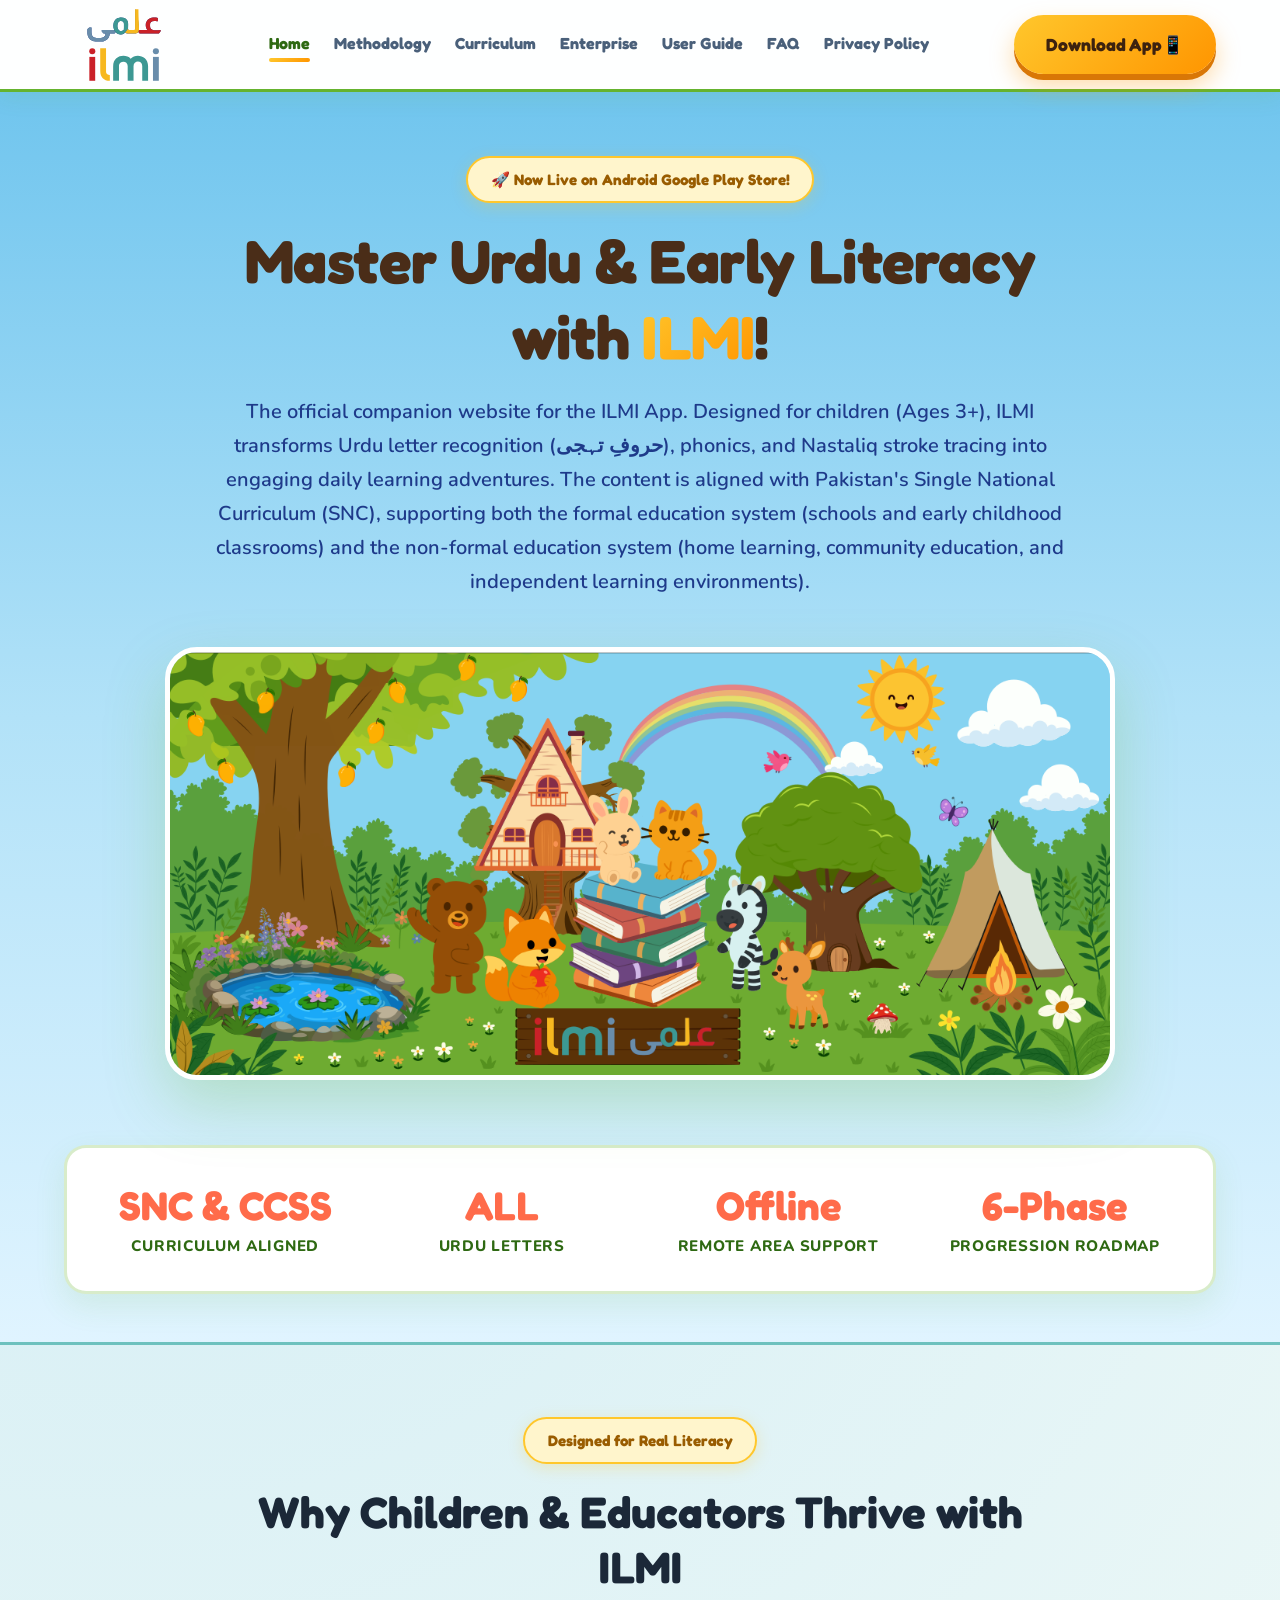
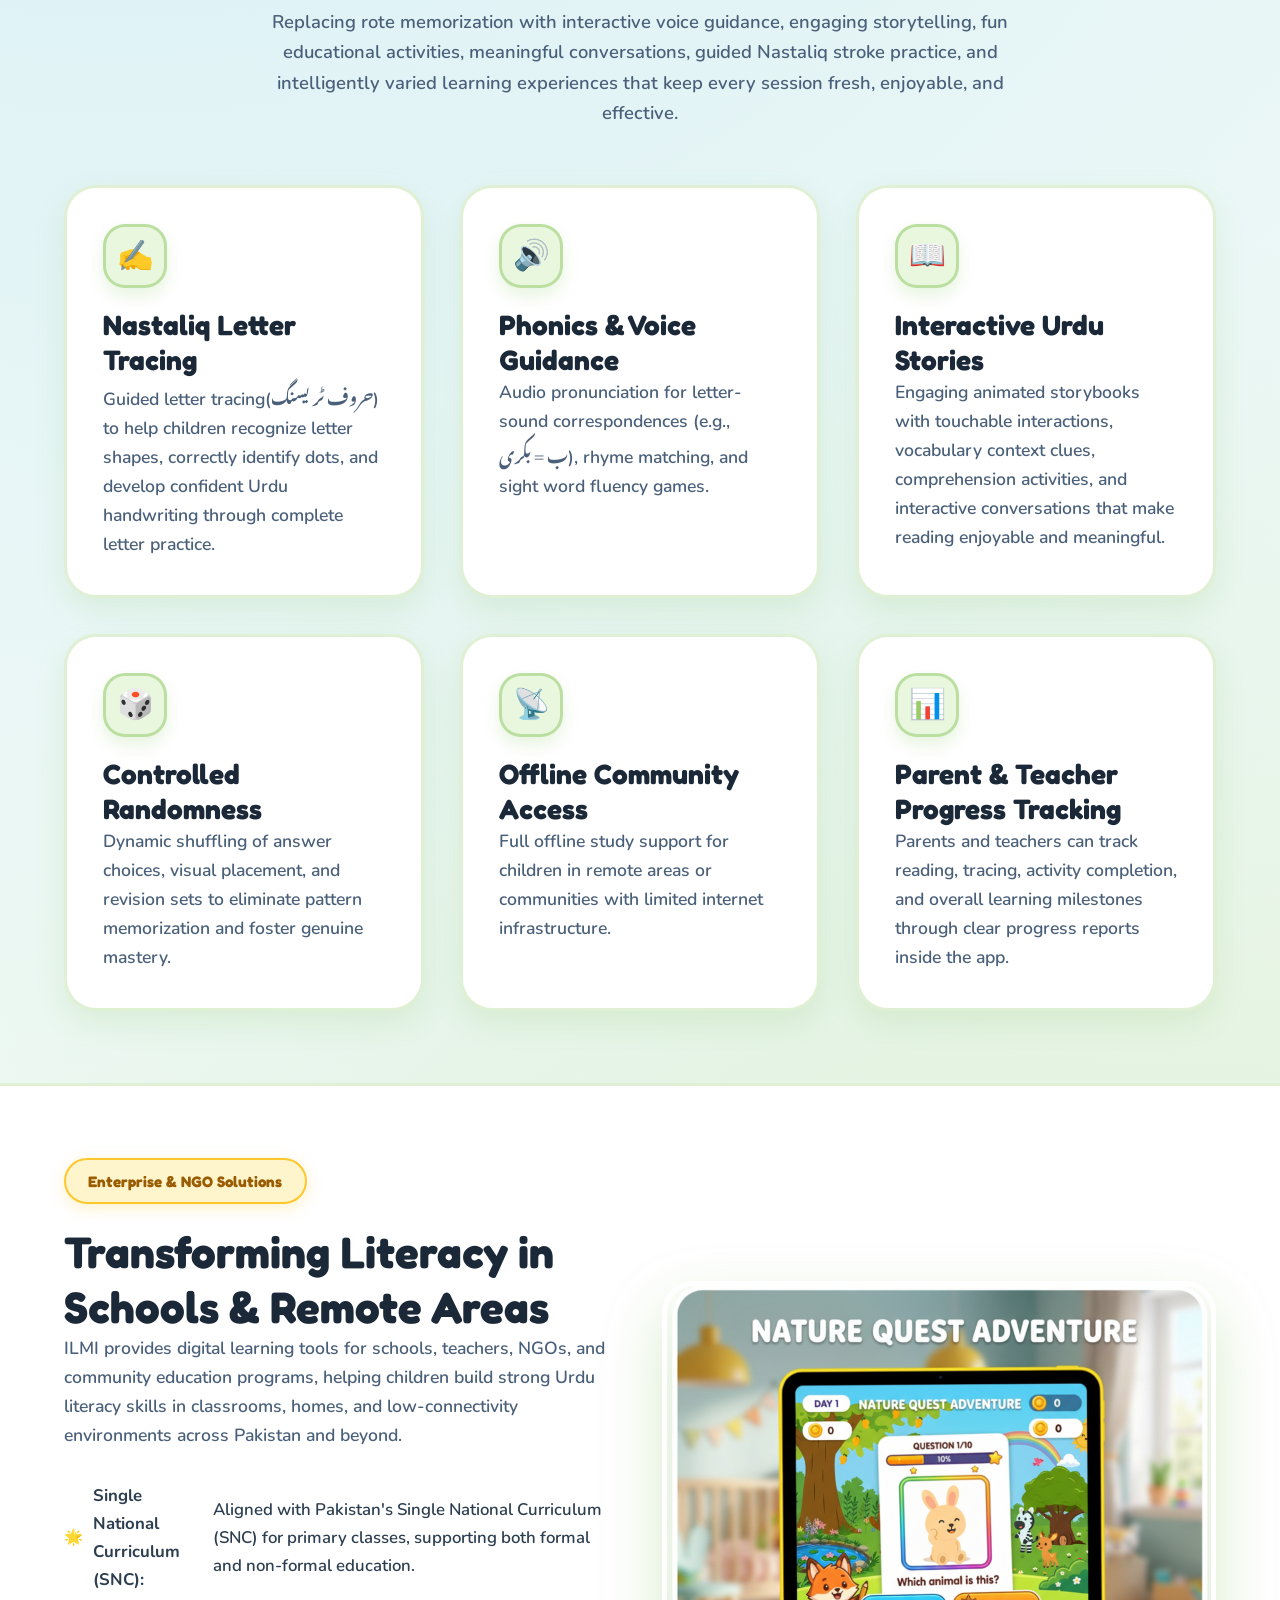
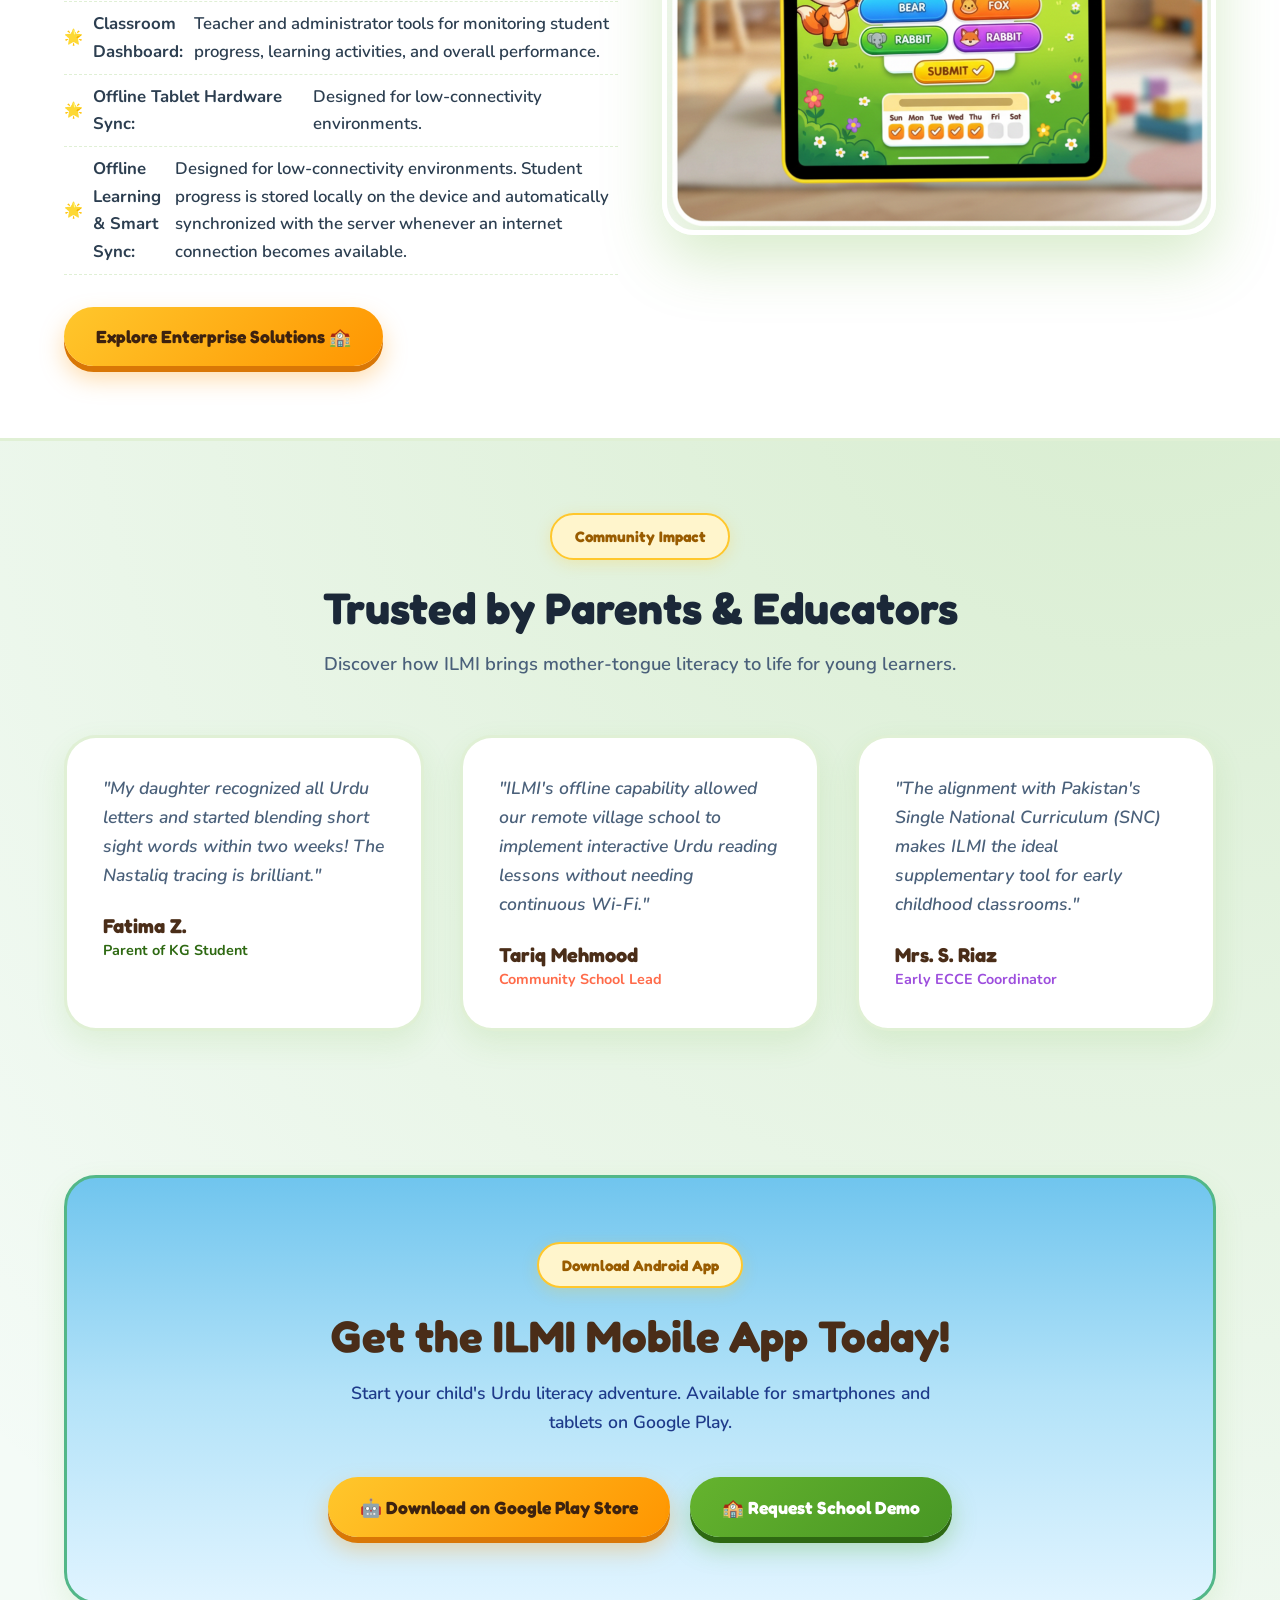
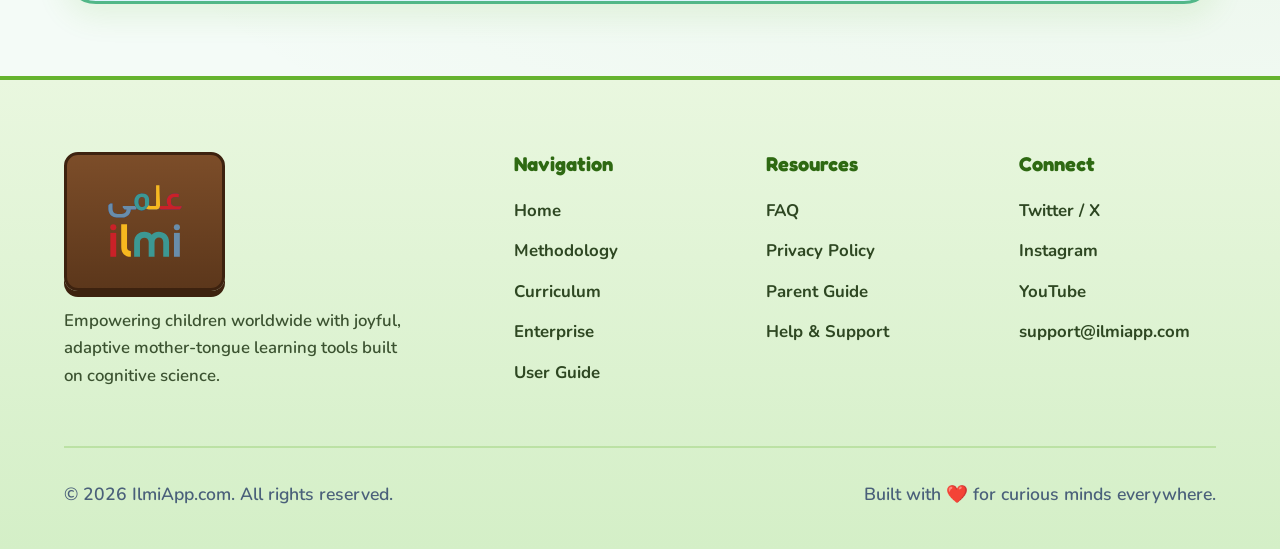
==== commit 7760c34f: "feat(ui): align website content and navigation with ILMI app Update the website to reflect the lates" ====
--- a/index.html
+++ b/index.html
@@ -22,7 +22,6 @@
     <!-- NAVIGATION HEADER -->
     <header class="header">
       <div class="container nav-container">
-        <!-- <a href="index.html" class="logo-wood" aria-label="ILMI Home"> -->
         <div class="logo-text-english">
           <img
             src="assets/ilmi_logo.svg"
@@ -32,10 +31,6 @@
             height="120"
           />
         </div>
-        <!-- <div class="logo-text-urdu">علمی</div> -->
-
-        <!-- </a> -->
-
         <nav>
           <ul class="nav-links" id="navLinks">
             <li><a href="index.html" class="active">Home</a></li>
@@ -52,6 +47,7 @@
         </nav>
 
         <div class="nav-actions">
+          <a href="#download" class="btn btn-primary nav-desktop-cta">Download App📱</a>
           <button
             class="mobile-toggle"
             id="mobileToggle"
--- a/css/styles.css
+++ b/css/styles.css
@@ -326,6 +326,9 @@
   gap: 1.5rem;
   list-style: none;
 }
+
+.nav-mobile-cta { display: none; }
+.nav-desktop-cta { display: inline-flex; }
 
 .nav-links a {
   font-family: var(--font-display);
@@ -946,6 +949,7 @@
   .timeline-step { grid-template-columns: 1fr; }
   .footer-grid { grid-template-columns: 1fr; }
   .section-padding { padding: 3.5rem 0; }
-  .nav-mobile-cta { width: 100%; }
+  .nav-mobile-cta { display: block; width: 100%; text-align: center; }
   .nav-mobile-cta .btn { width: 100%; justify-content: center; }
-}
+  .nav-desktop-cta { display: none; }
+}
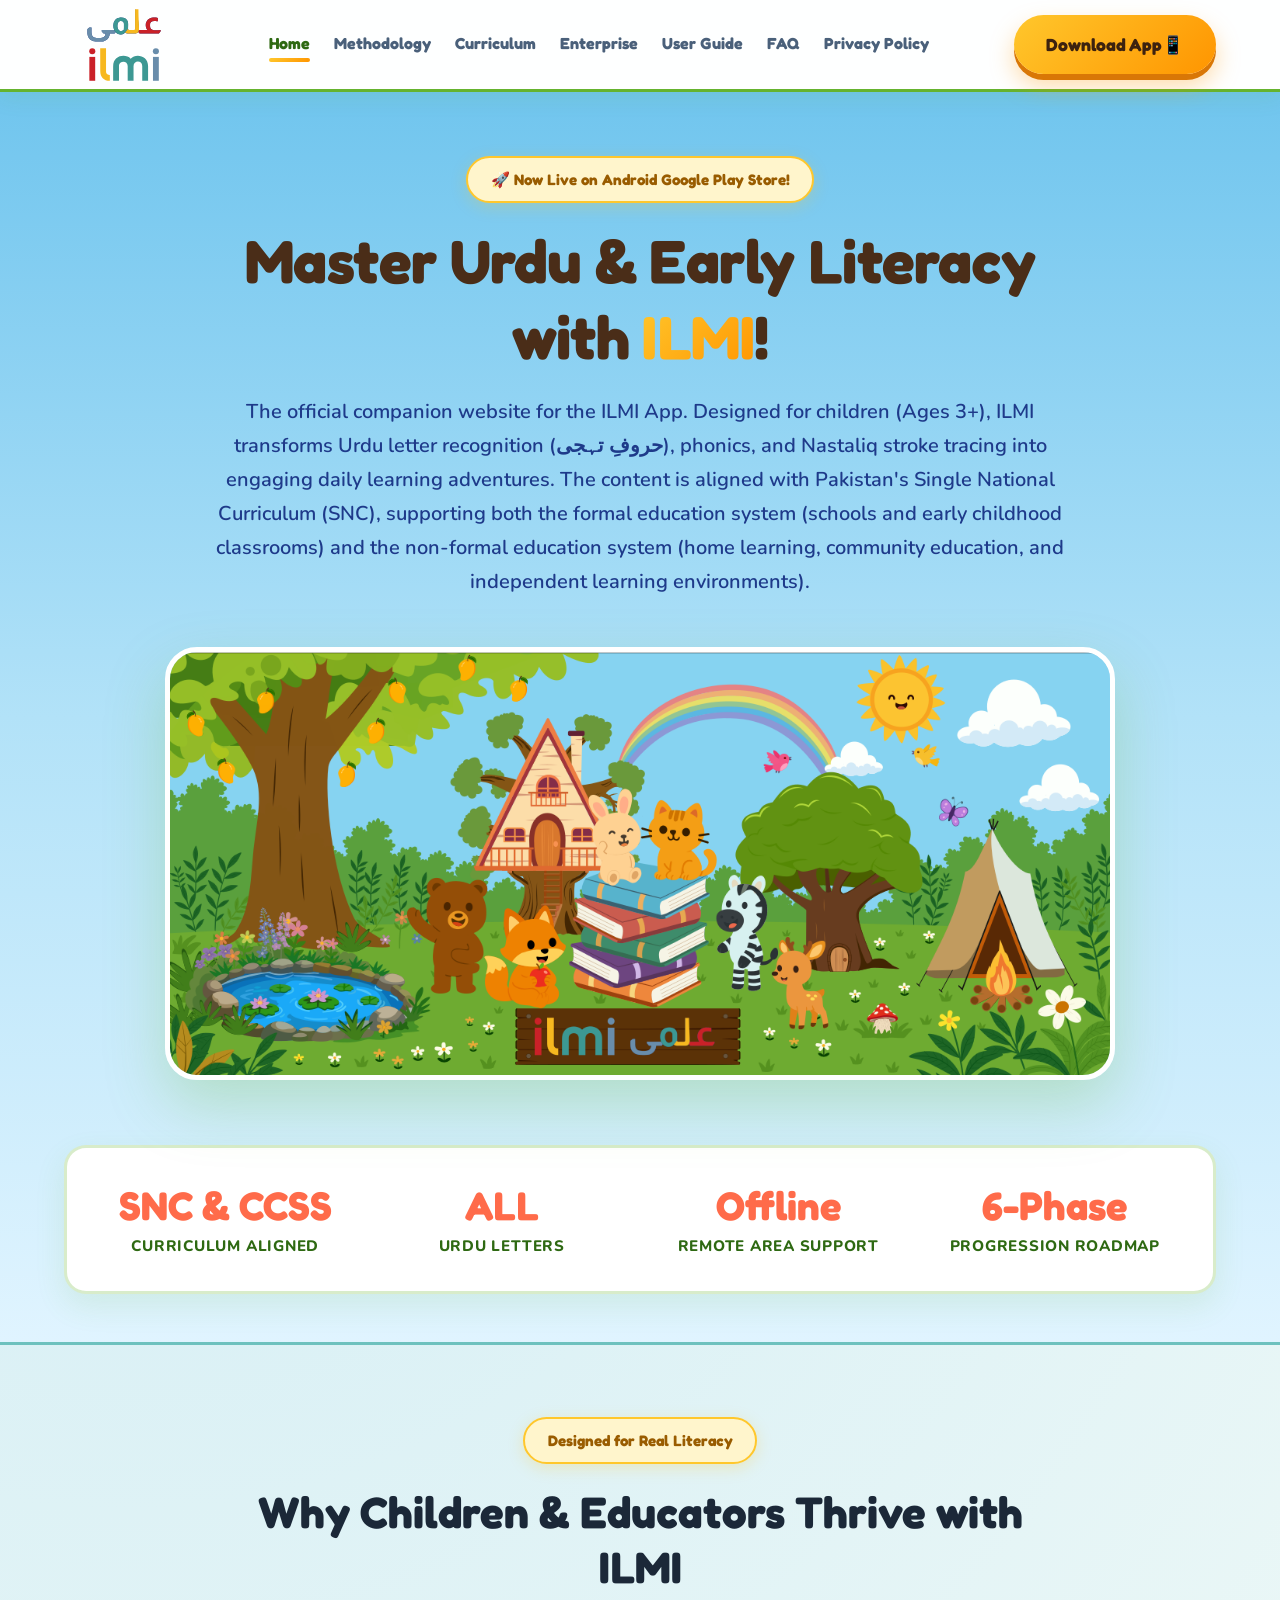
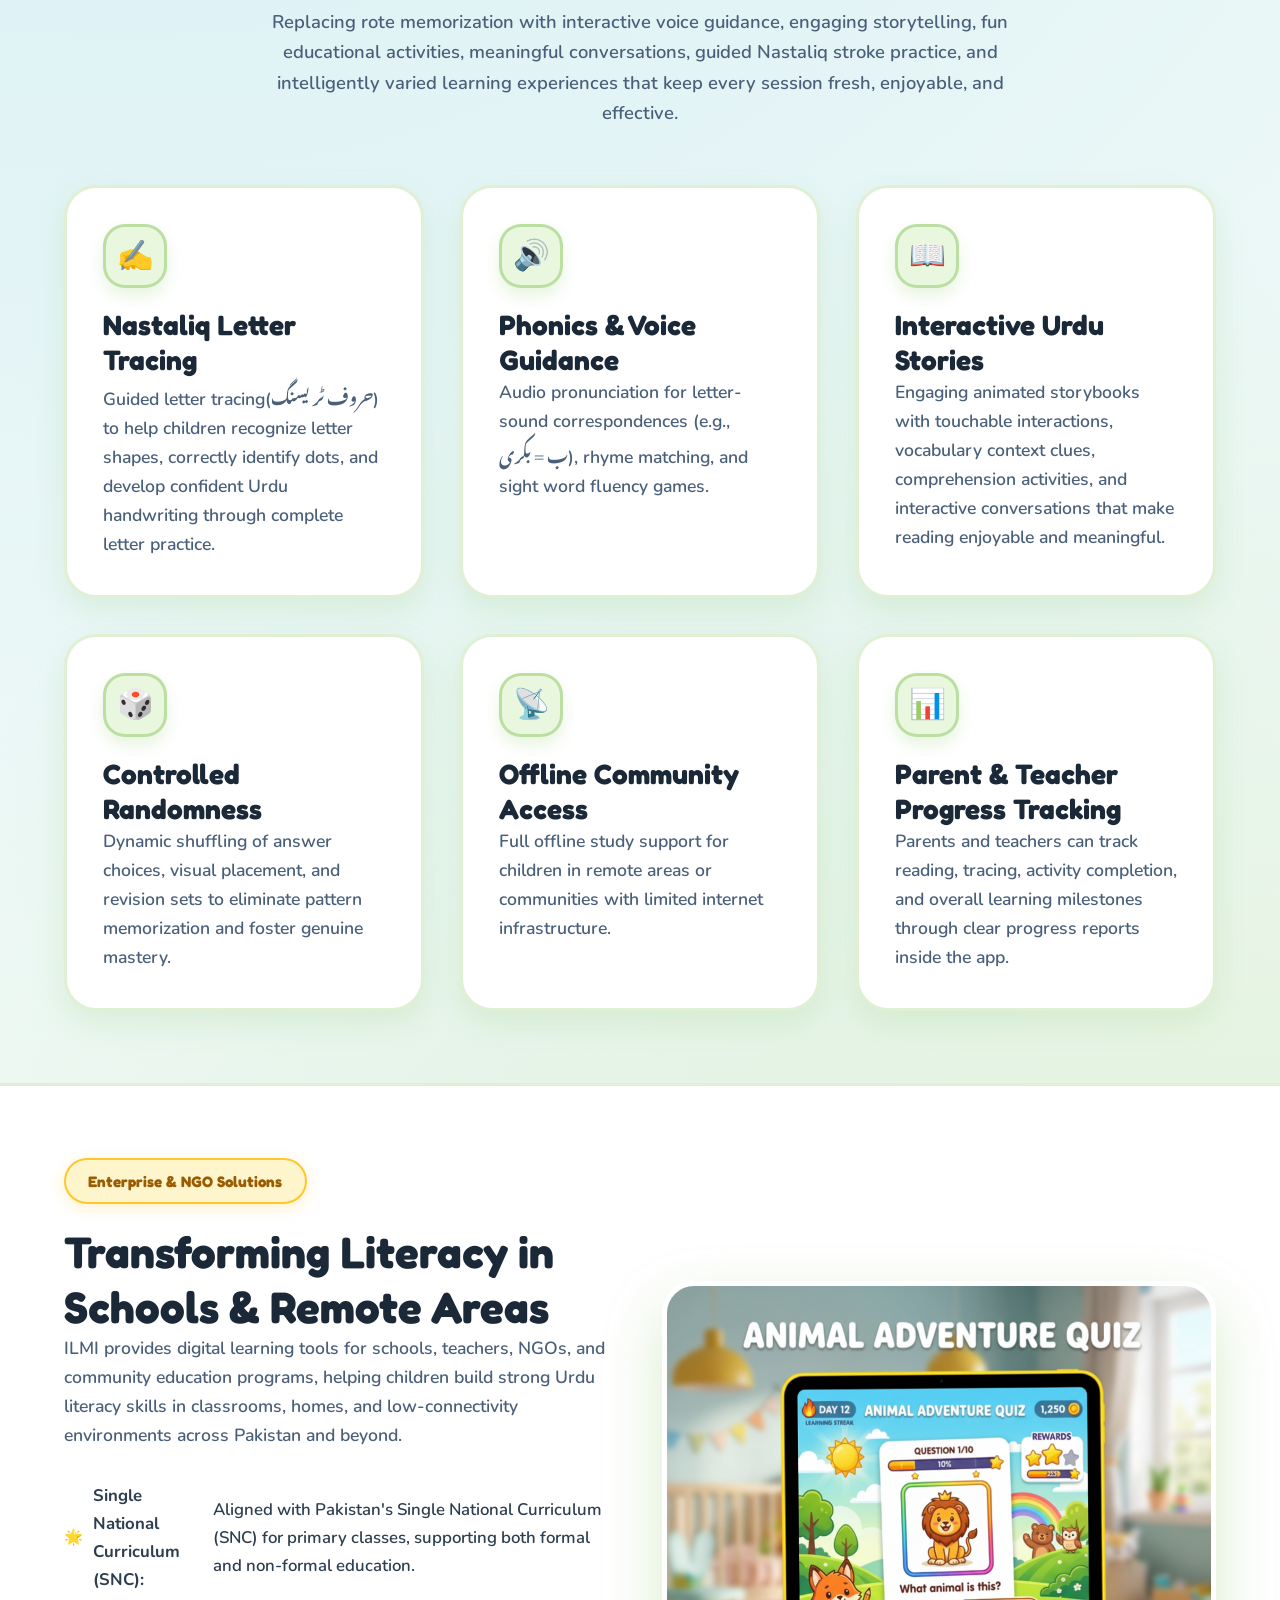
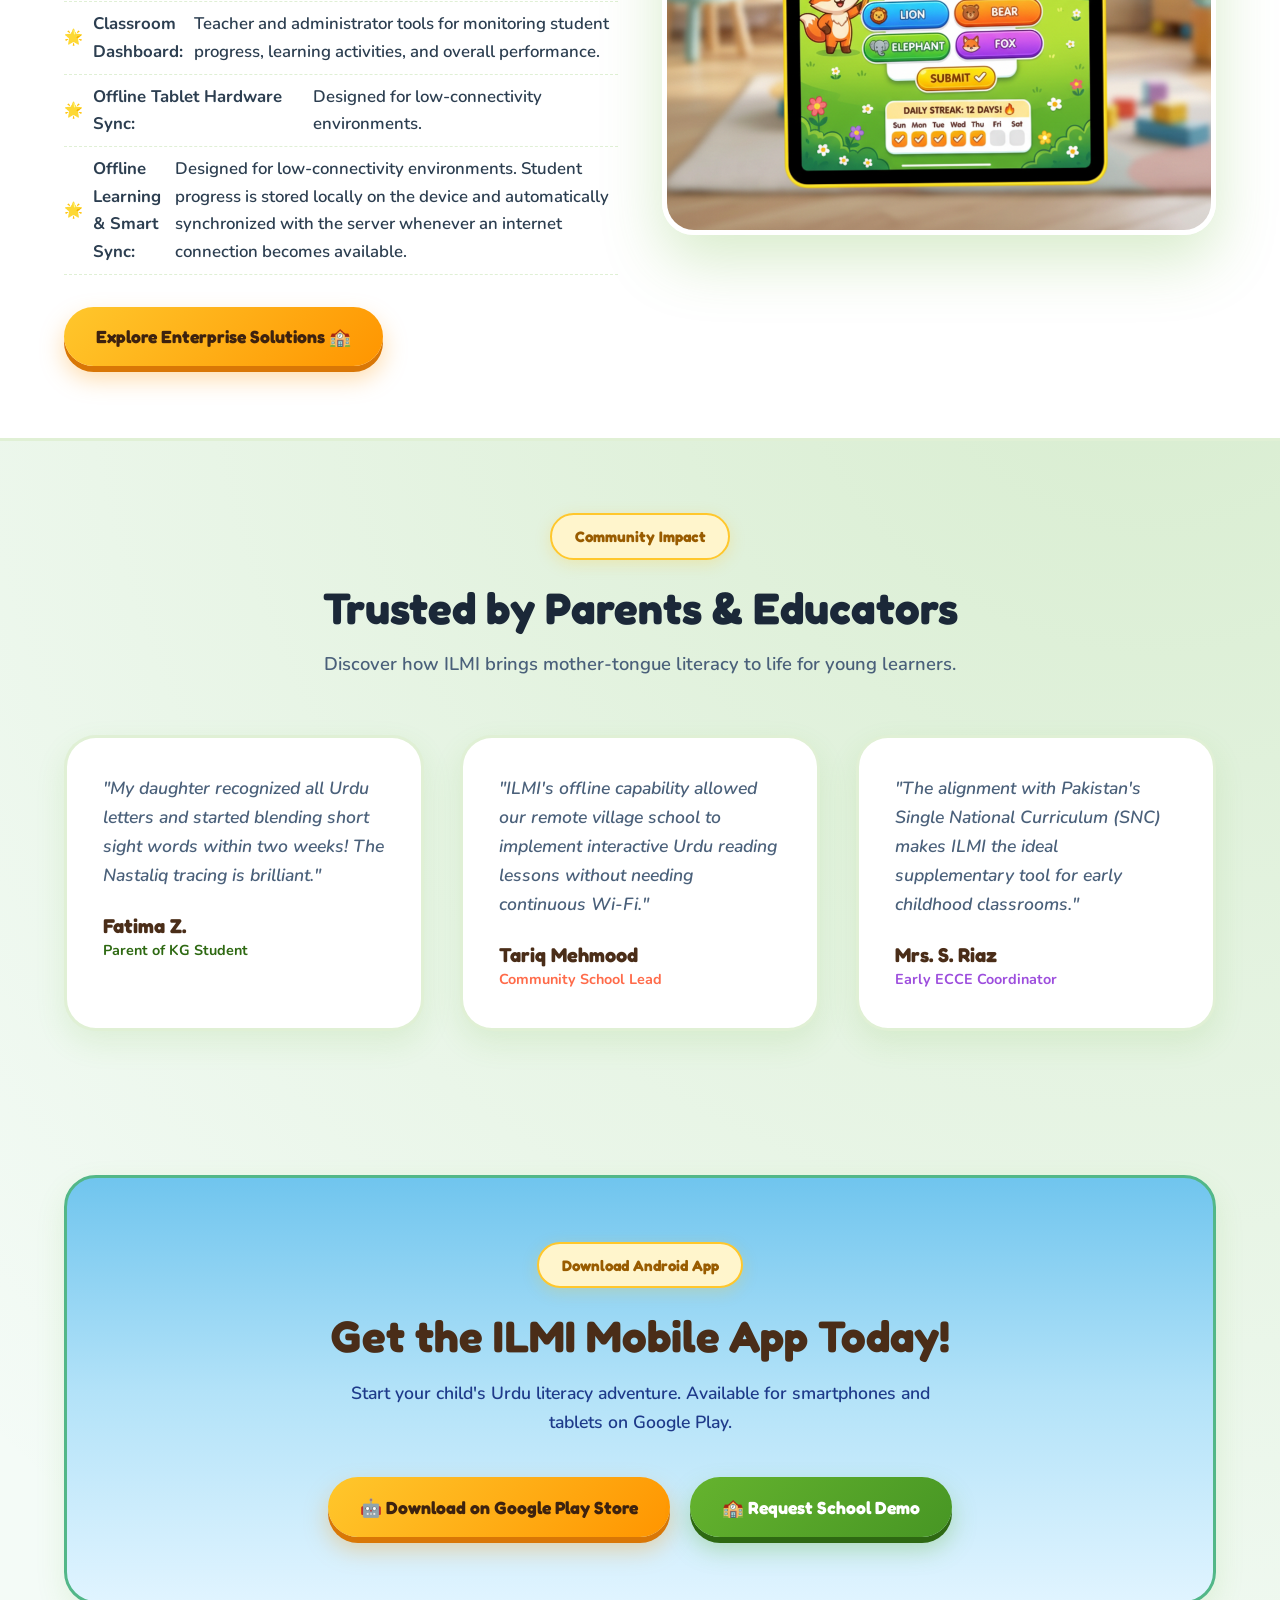
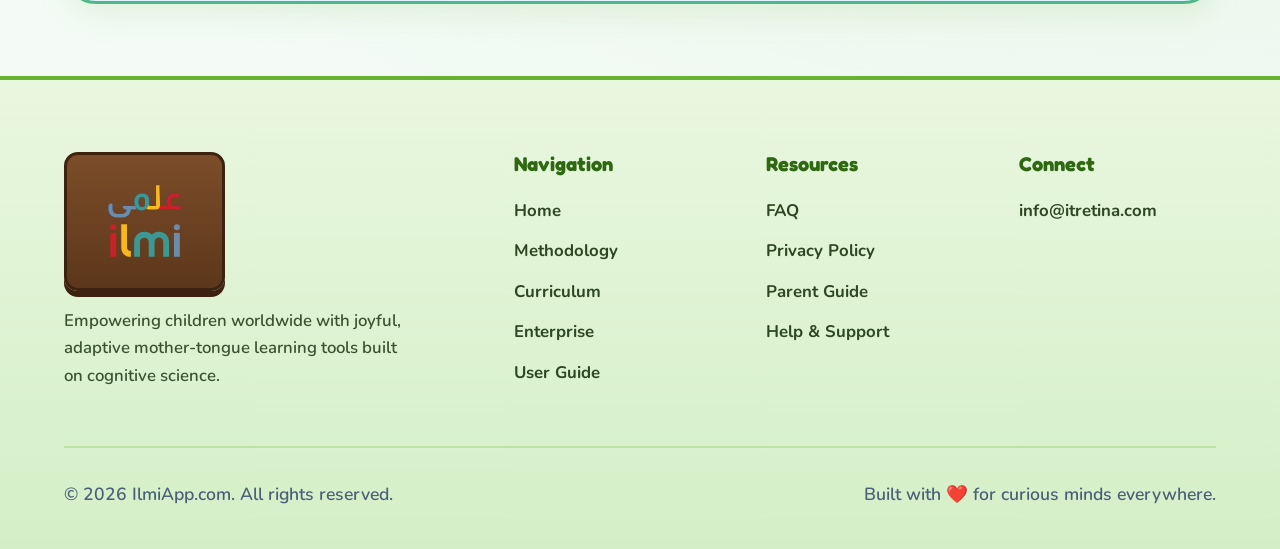
==== commit 3eaca39c: "refactor(ui): update contact information and clean up privacy policy Update the footer contact infor" ====
--- a/index.html
+++ b/index.html
@@ -47,7 +47,9 @@
         </nav>
 
         <div class="nav-actions">
-          <a href="#download" class="btn btn-primary nav-desktop-cta">Download App📱</a>
+          <a href="#download" class="btn btn-primary nav-desktop-cta"
+            >Download App📱</a
+          >
           <button
             class="mobile-toggle"
             id="mobileToggle"
@@ -406,12 +408,7 @@
           <div class="footer-col">
             <h4>Connect</h4>
             <ul>
-              <li><a href="#">Twitter / X</a></li>
-              <li><a href="#">Instagram</a></li>
-              <li><a href="#">YouTube</a></li>
-              <li>
-                <a href="mailto:support@ilmiapp.com">support@ilmiapp.com</a>
-              </li>
+              <li><a href="#">info@itretina.com</a></li>
             </ul>
           </div>
         </div>
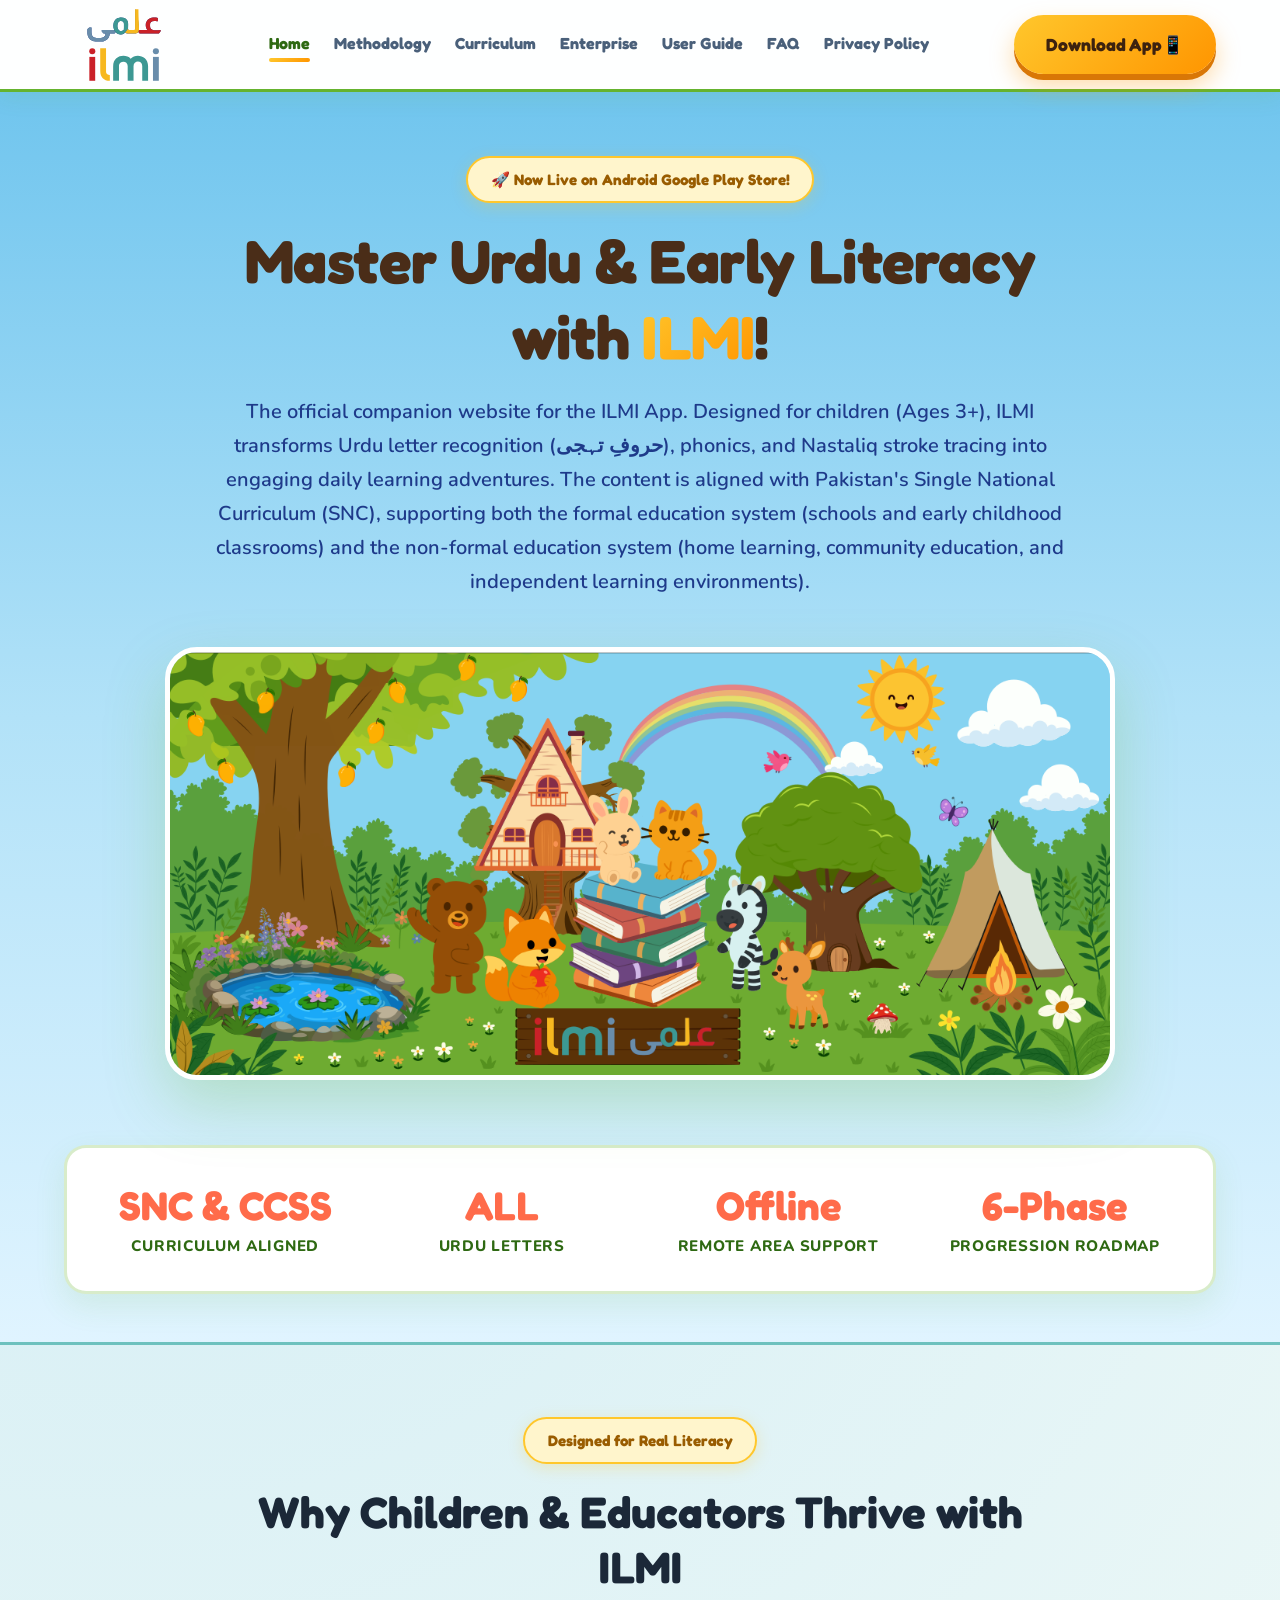
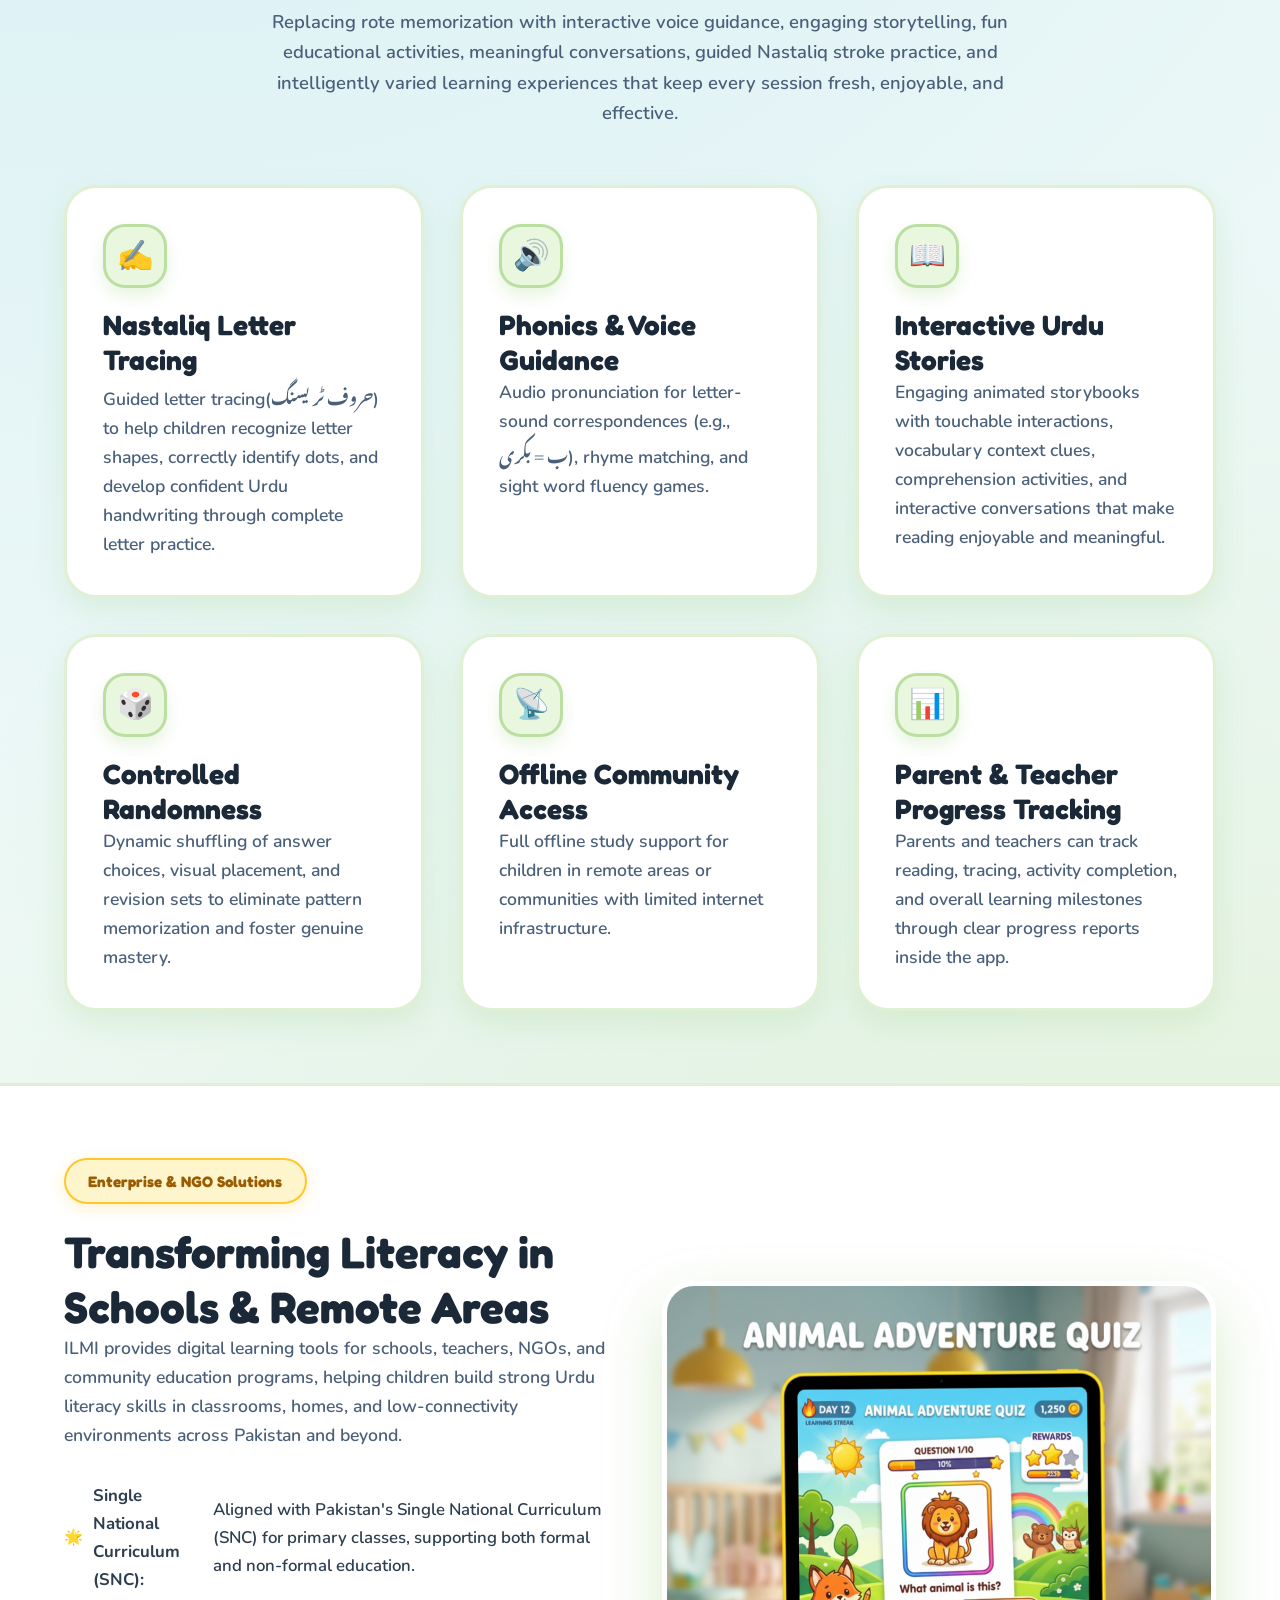
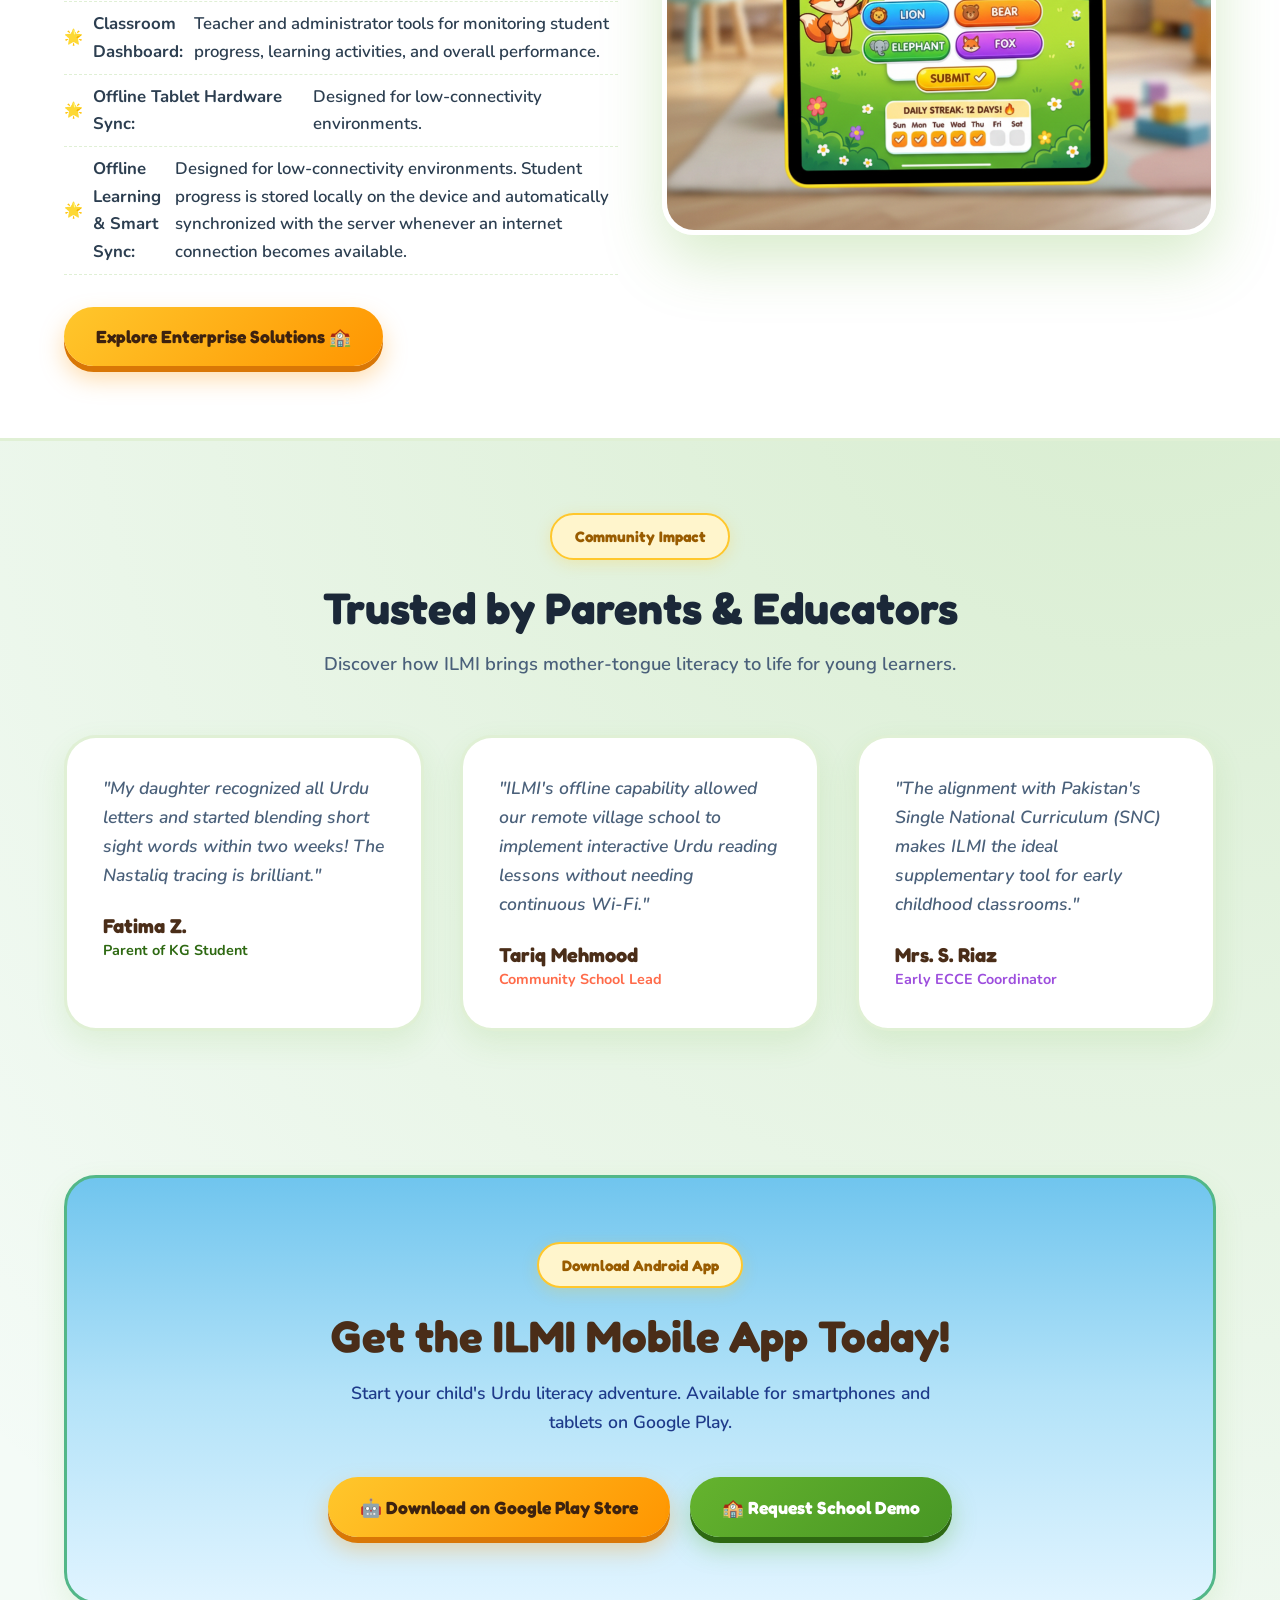
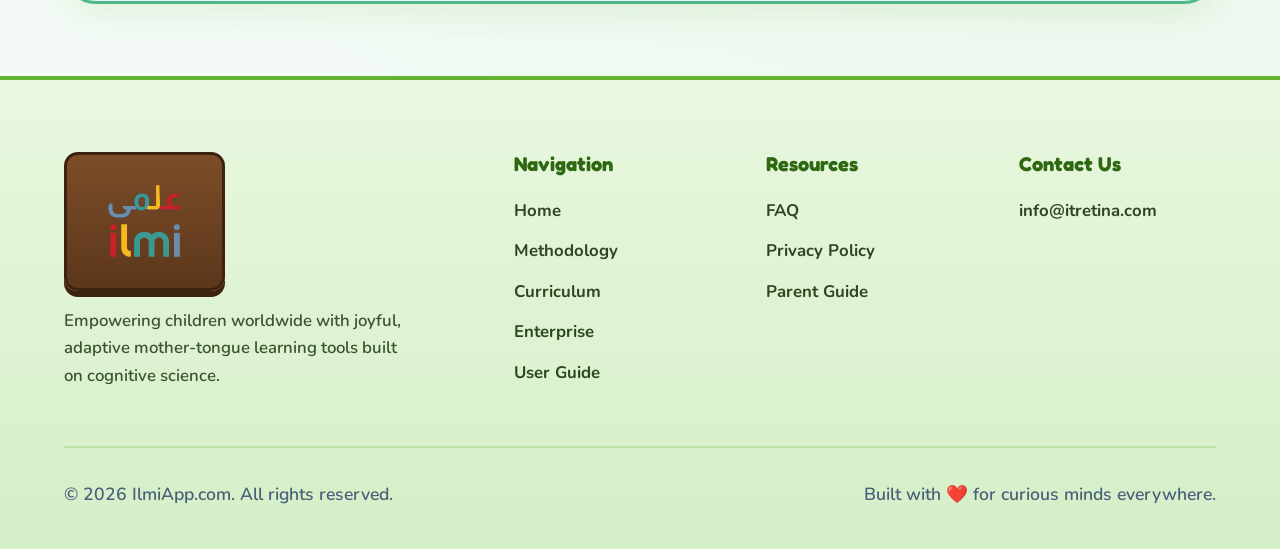
==== commit 2f69dd7a: "add" ====
--- a/index.html
+++ b/index.html
@@ -399,14 +399,12 @@
               <li><a href="faq.html">FAQ</a></li>
               <li><a href="privacy-policy.html">Privacy Policy</a></li>
               <li><a href="user-guide.html#parent-guide">Parent Guide</a></li>
-              <li>
-                <a href="user-guide.html#troubleshooting">Help & Support</a>
-              </li>
+              
             </ul>
           </div>
 
           <div class="footer-col">
-            <h4>Connect</h4>
+            <h4>Contact Us</h4>
             <ul>
               <li><a href="#">info@itretina.com</a></li>
             </ul>
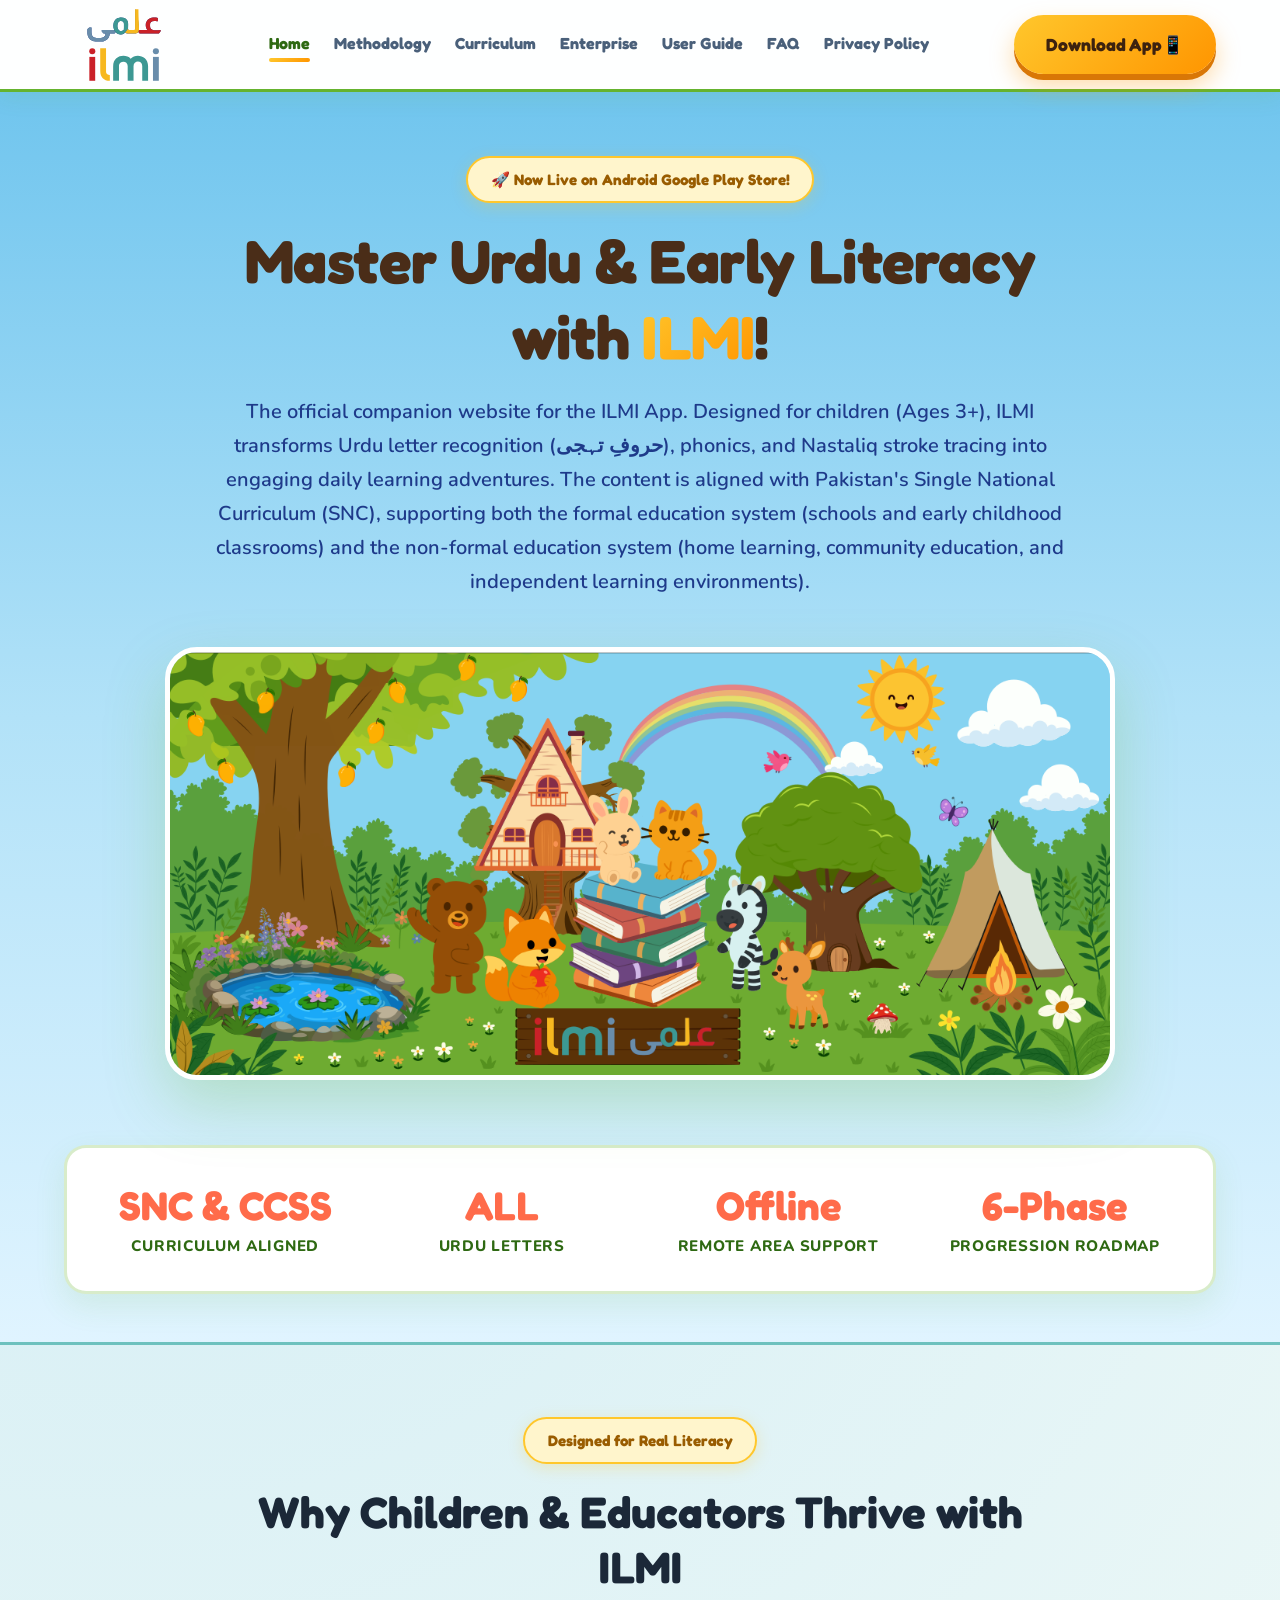
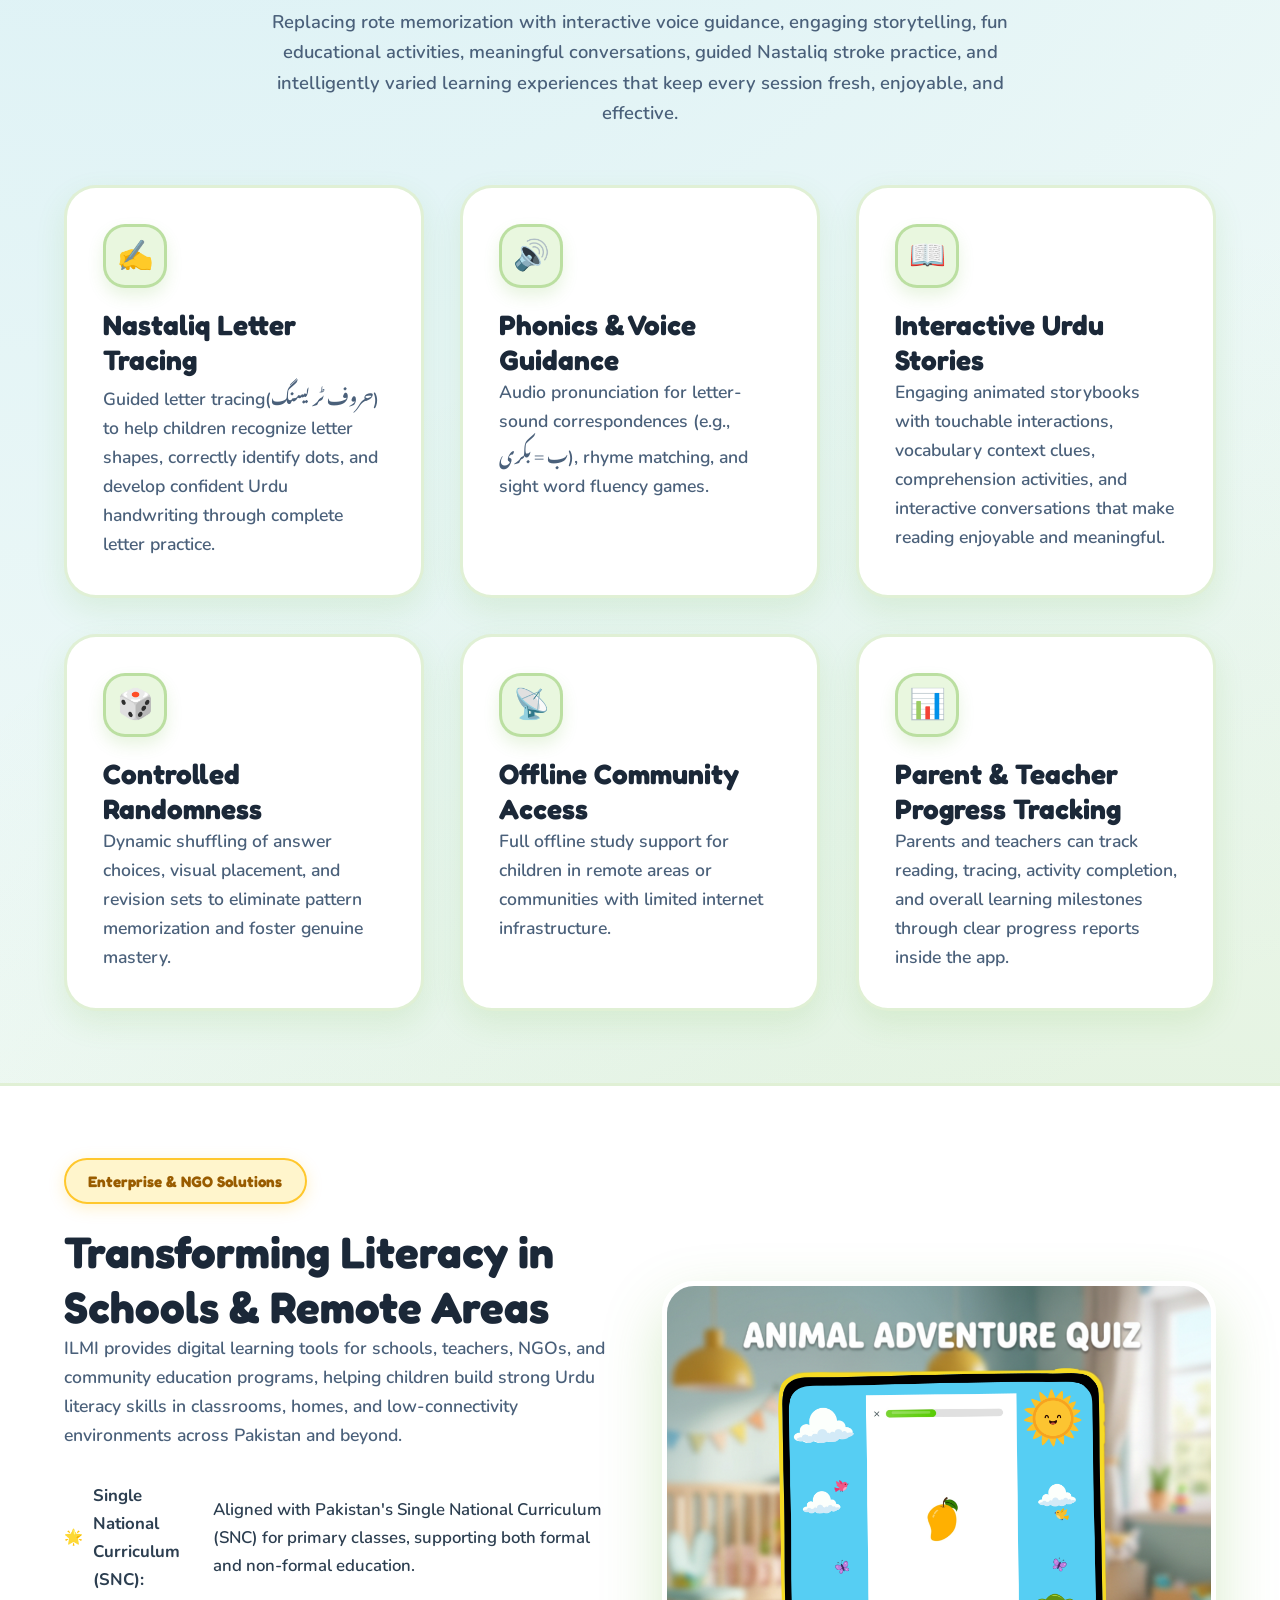
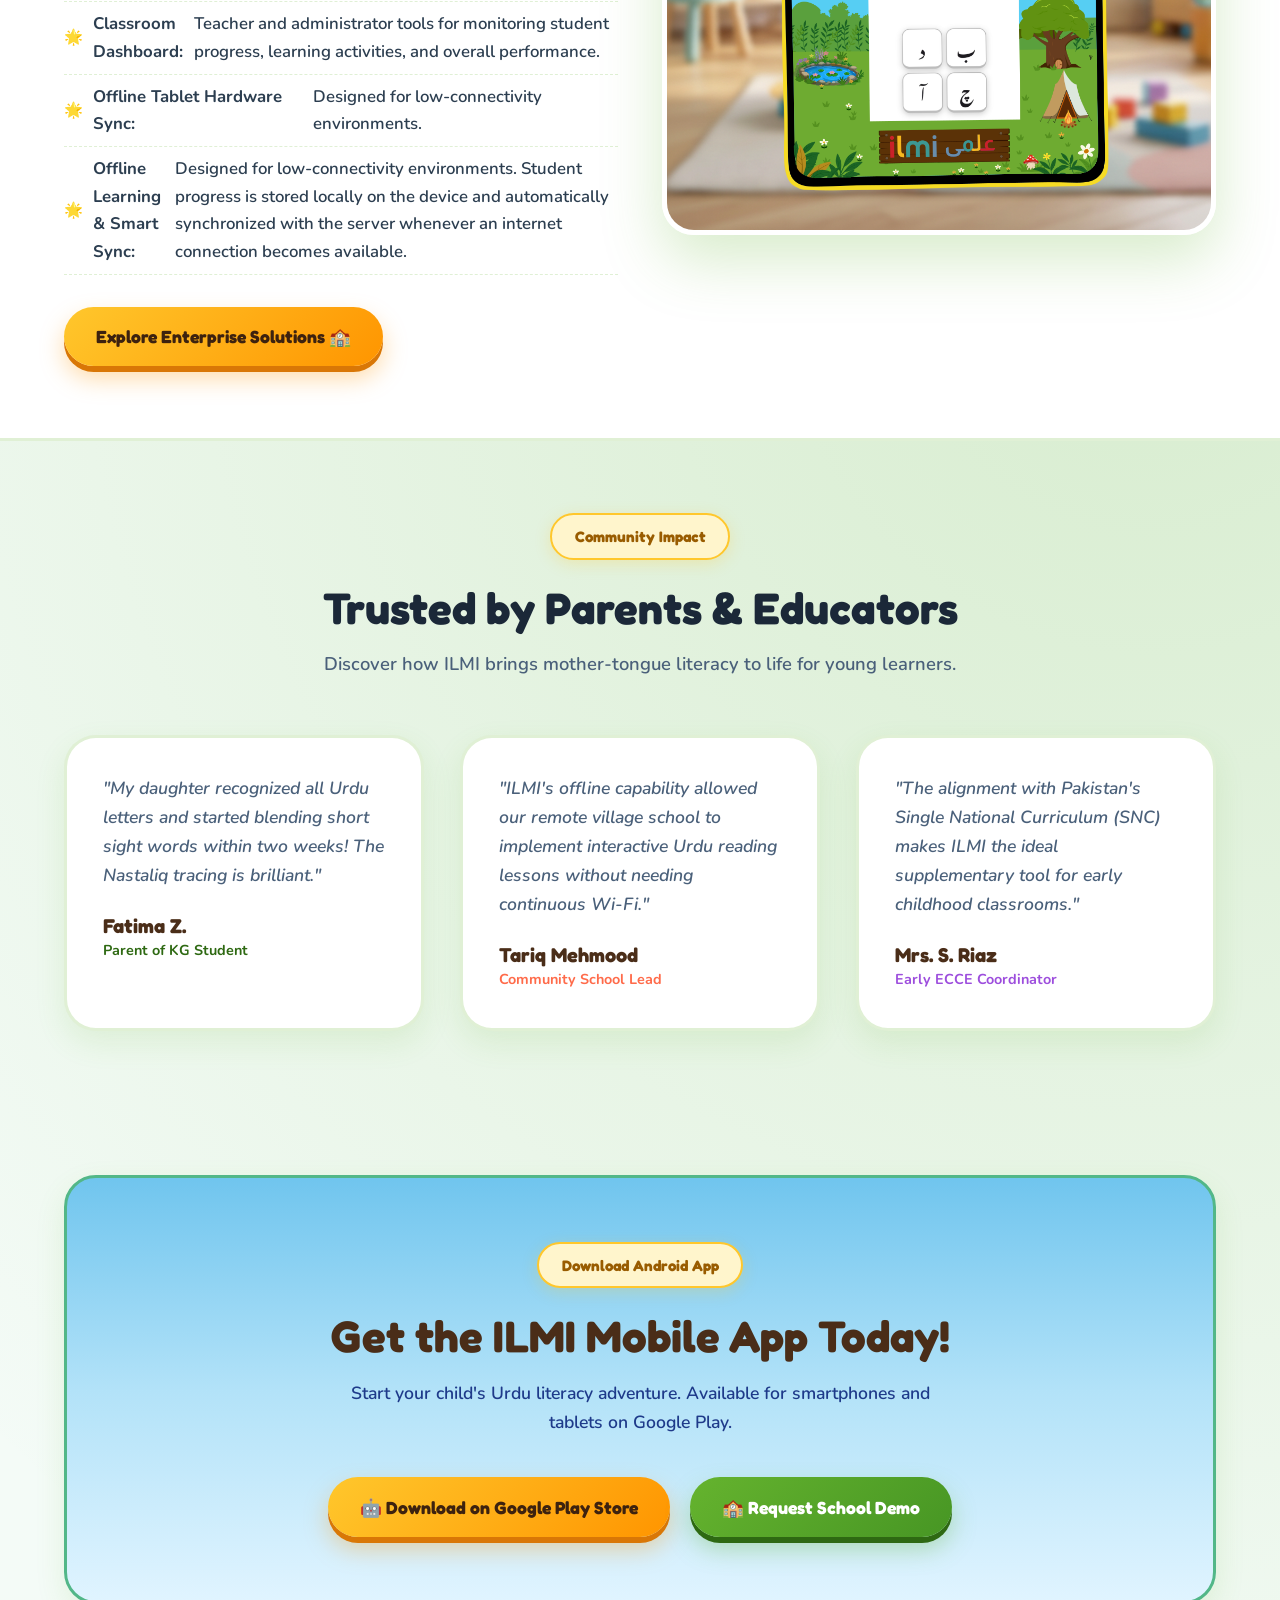
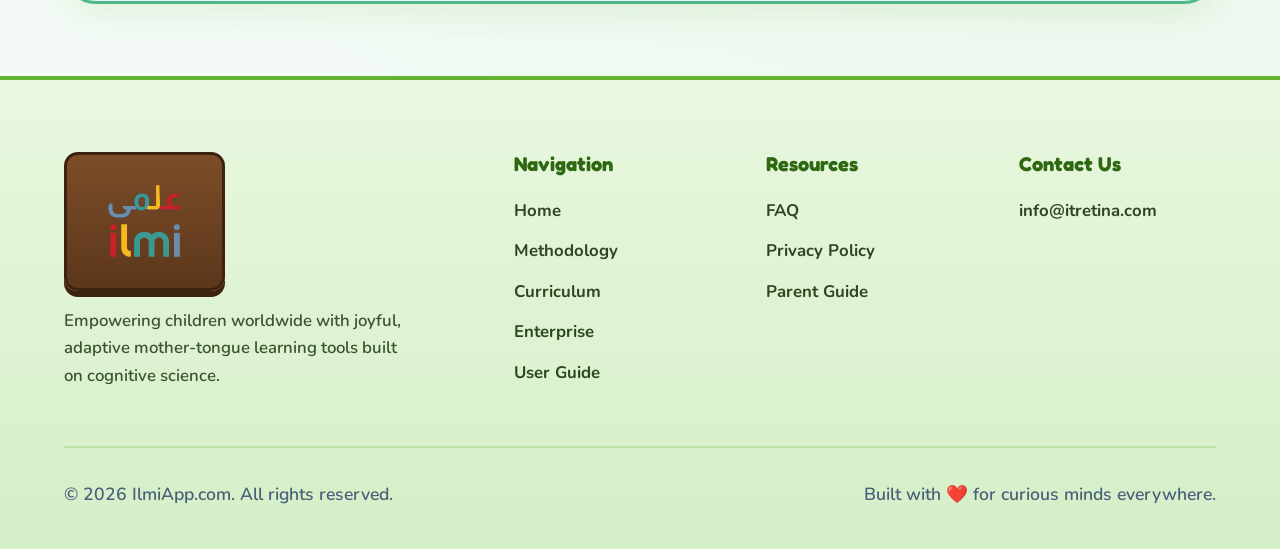
==== commit 13e147ac: "feat(ui): link Google Play button to the app store" ====
--- a/index.html
+++ b/index.html
@@ -349,7 +349,9 @@
             smartphones and tablets on Google Play.
           </p>
           <div class="hero-cta">
-            <a href="#" class="btn btn-primary"
+            <a
+              href="https://play.google.com/store/apps/details?id=com.itretina.ilmi"
+              class="btn btn-primary"
               >🤖 Download on Google Play Store</a
             >
             <a href="enterprise.html" class="btn btn-secondary"
@@ -399,7 +401,6 @@
               <li><a href="faq.html">FAQ</a></li>
               <li><a href="privacy-policy.html">Privacy Policy</a></li>
               <li><a href="user-guide.html#parent-guide">Parent Guide</a></li>
-              
             </ul>
           </div>
 
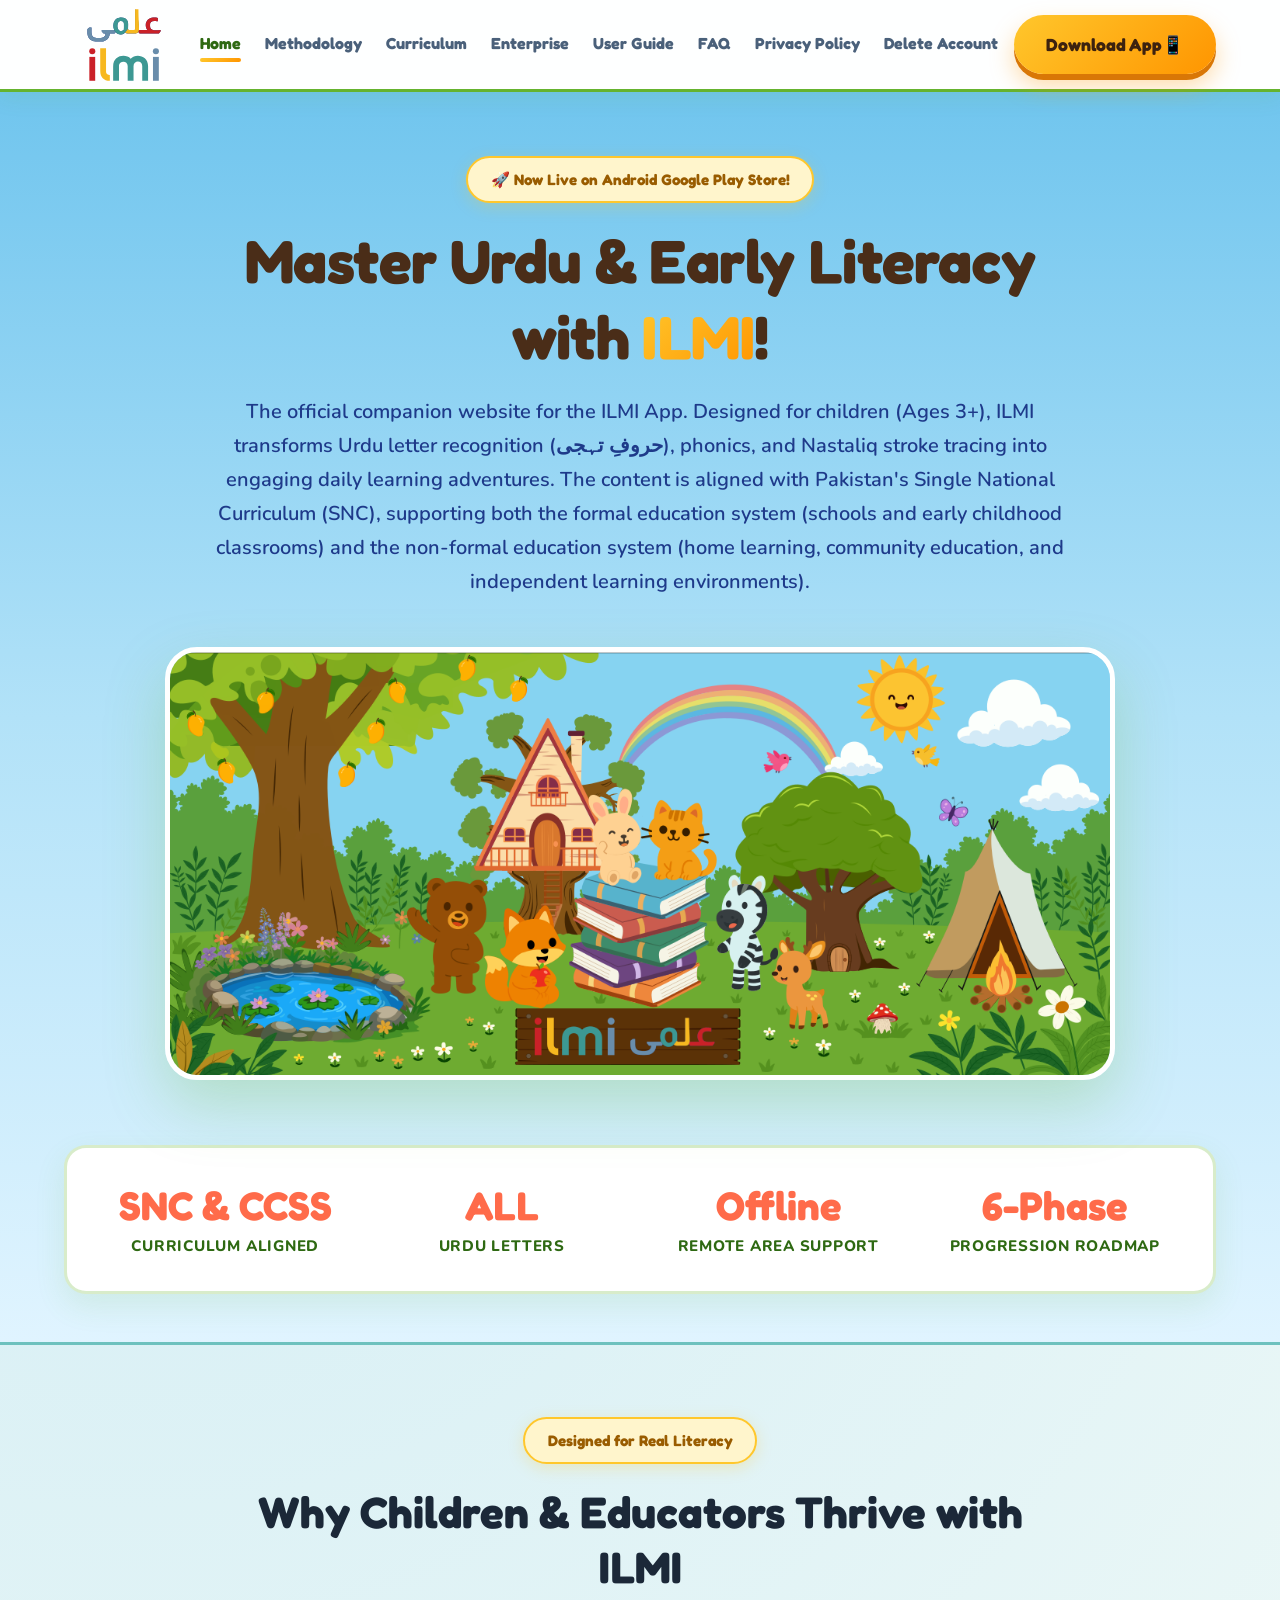
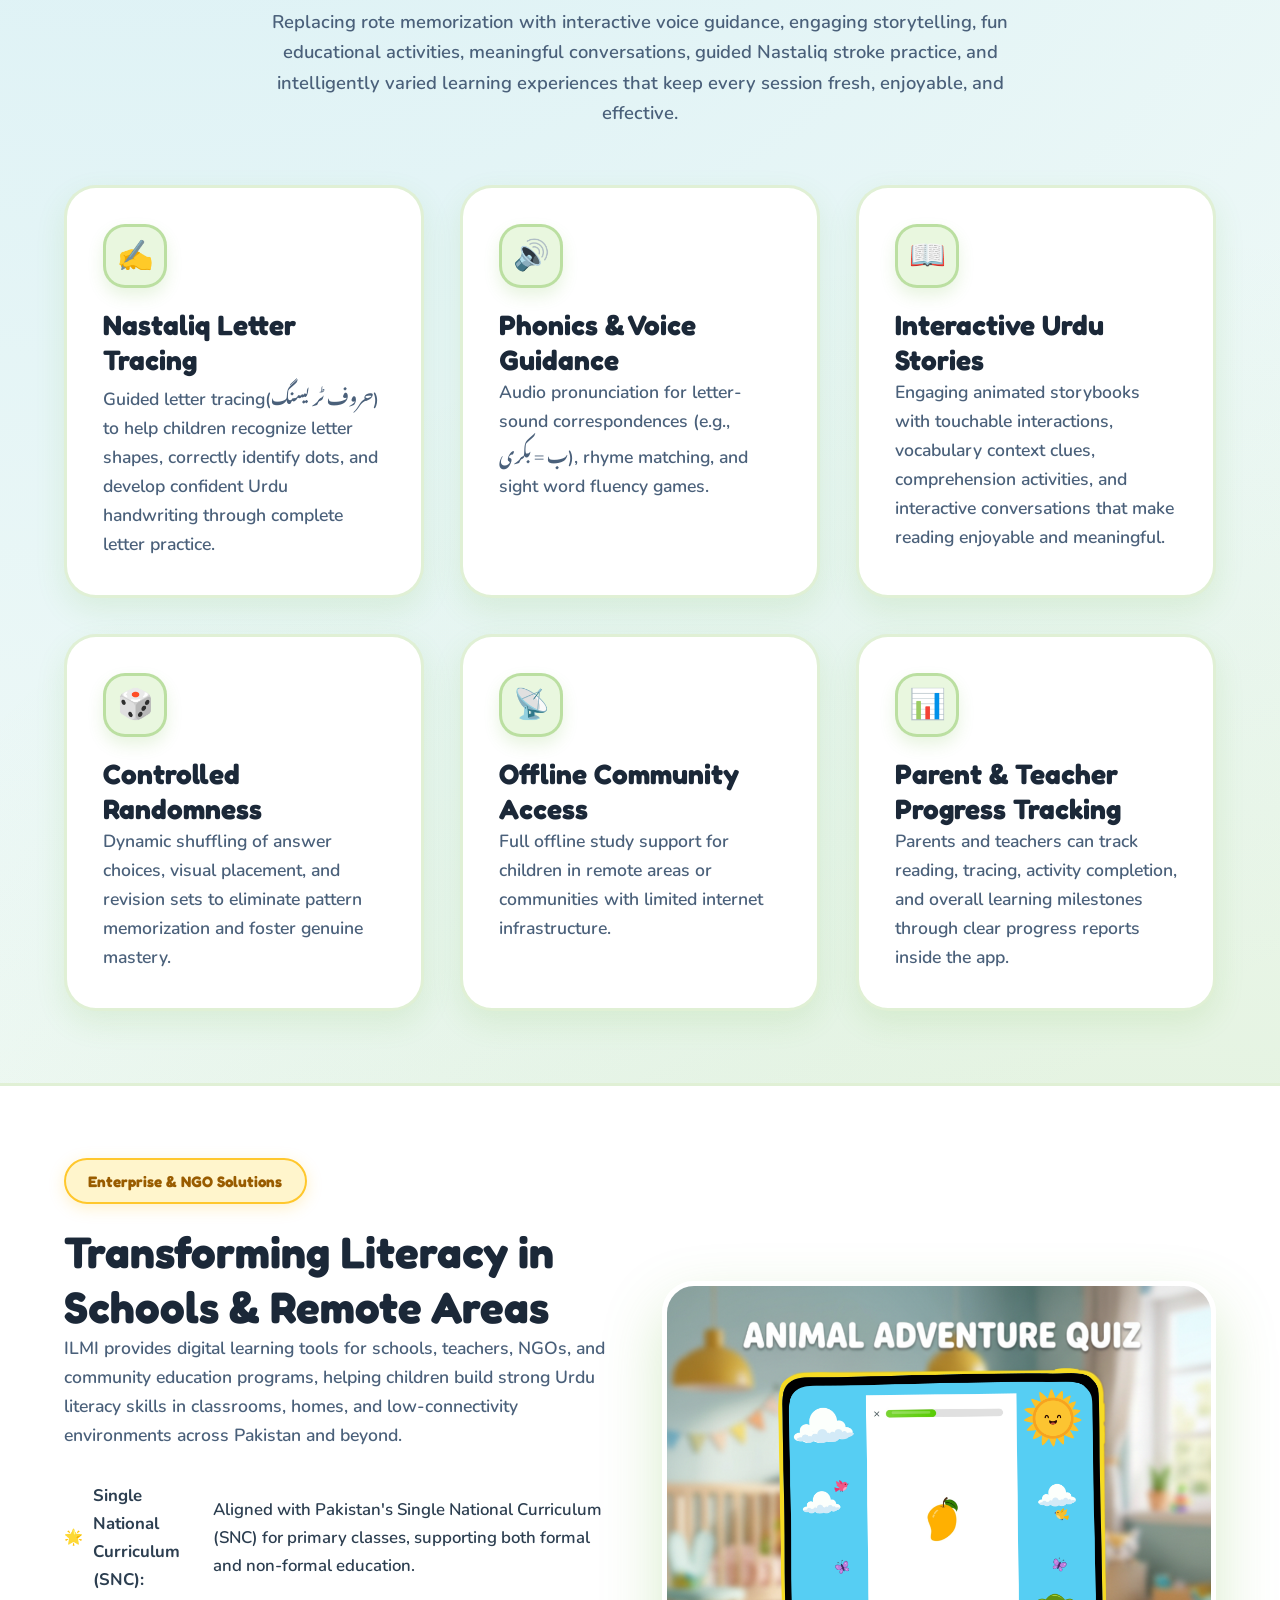
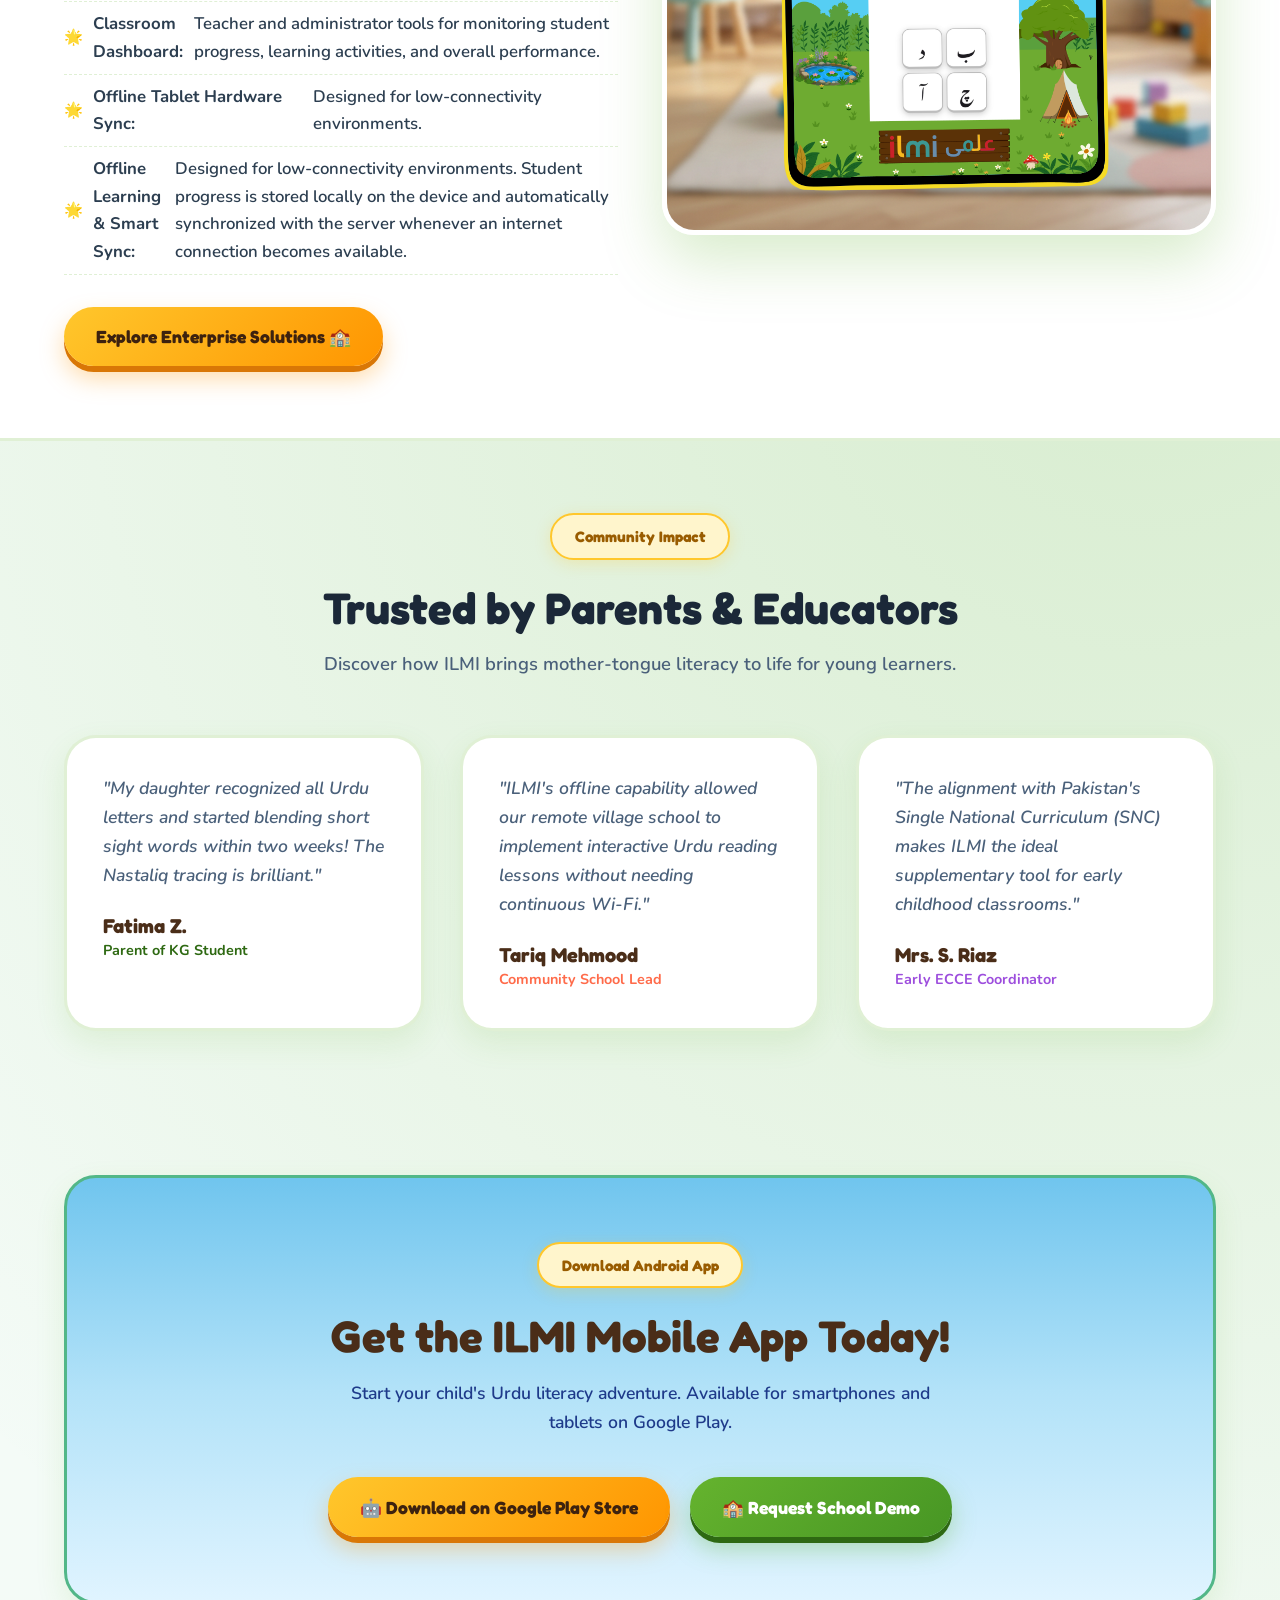
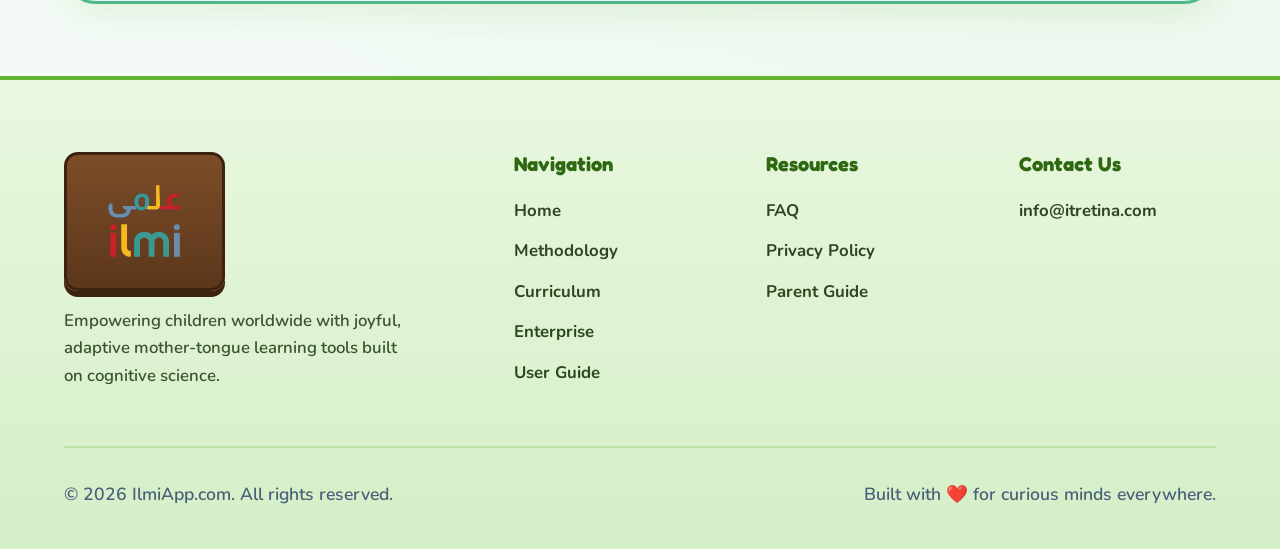
==== commit 81799660: "OP#1841 Add delete account page to the Ilmi website Add a new "Delete Account" page that allows user" ====
--- a/index.html
+++ b/index.html
@@ -40,14 +40,21 @@
             <li><a href="user-guide.html">User Guide</a></li>
             <li><a href="faq.html">FAQ</a></li>
             <li><a href="privacy-policy.html">Privacy Policy</a></li>
+            <li><a href="delete-account.html">Delete Account</a></li>
             <li class="nav-mobile-cta">
-              <a href="#download" class="btn btn-primary">Download App📱</a>
+              <a
+                href="https://play.google.com/store/apps/details?id=com.itretina.ilmi"
+                class="btn btn-primary"
+                >Download App📱</a
+              >
             </li>
           </ul>
         </nav>
 
         <div class="nav-actions">
-          <a href="#download" class="btn btn-primary nav-desktop-cta"
+          <a
+            href="https://play.google.com/store/apps/details?id=com.itretina.ilmi"
+            class="btn btn-primary nav-desktop-cta"
             >Download App📱</a
           >
           <button
